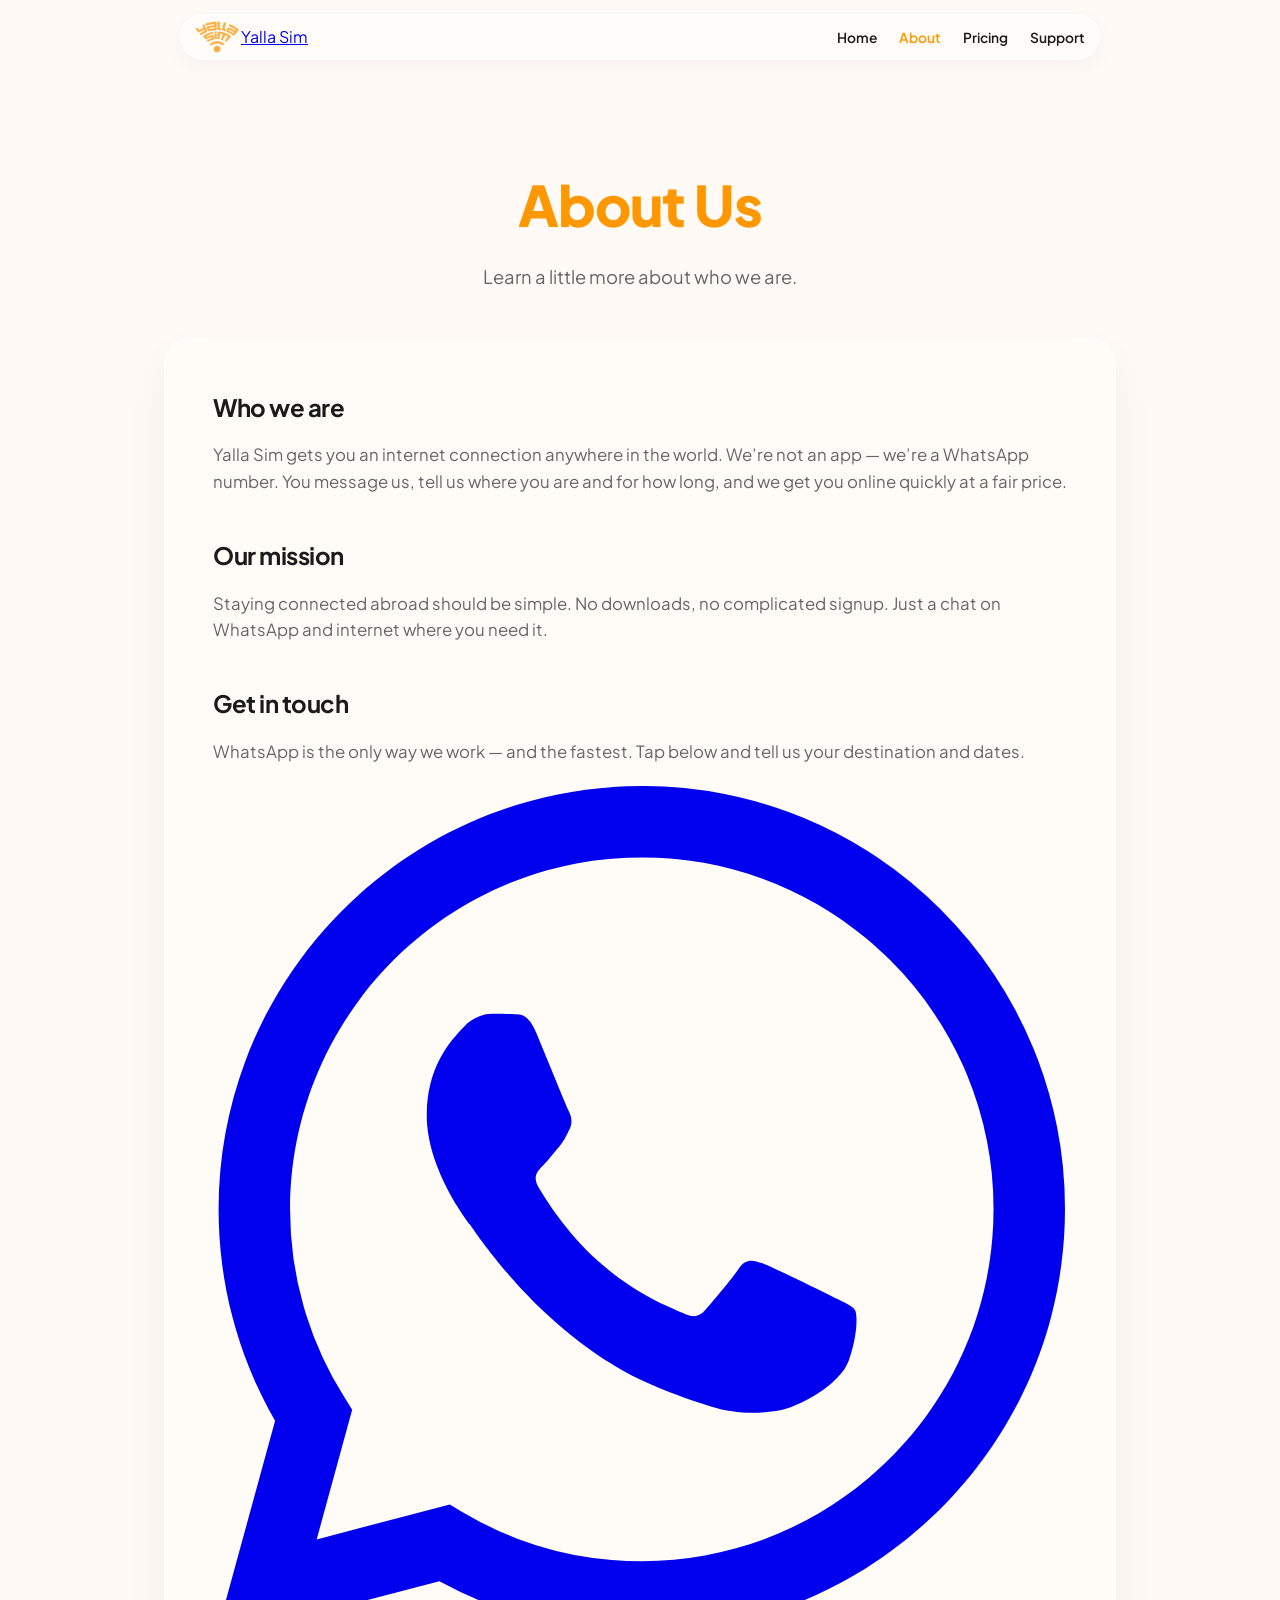
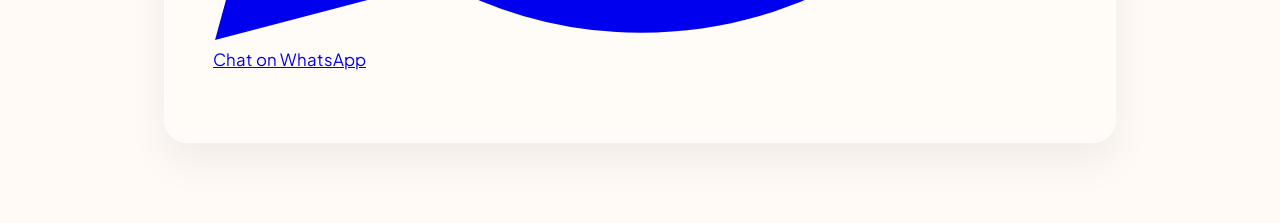
==== about.html @ 589bf1ac "Use a tight-cropped nav logo so the orange mark reads larger. The full logo asset had heavy empty pa" ====
<!DOCTYPE html>
<html lang="en">
<head>
  <meta charset="UTF-8">
  <meta name="viewport" content="width=device-width, initial-scale=1.0">
  <title>About — Yalla Sim</title>
  <link rel="preconnect" href="https://fonts.googleapis.com">
  <link rel="preconnect" href="https://fonts.gstatic.com" crossorigin>
  <link href="https://fonts.googleapis.com/css2?family=Playfair+Display:wght@500;600;700&family=Plus+Jakarta+Sans:wght@400;500;600;700&display=swap" rel="stylesheet">
  <link rel="stylesheet" href="css/style.css?v=nav5">
</head>
<body>

  <div id="page" class="page visible">
    <div class="nav-wrapper">
      <nav class="nav">
        <a href="index.html" class="nav__brand">
          <img src="assets/logo-nav.png?v=1" alt="Yalla Sim" class="nav__logo">
          Yalla Sim
        </a>
        <ul class="nav__links">
          <li><a href="index.html">Home</a></li>
          <li><a href="about.html" class="active">About</a></li>
          <li><a href="pricing.html">Pricing</a></li>
          <li><a href="support.html">Support</a></li>
        </ul>
      </nav>
    </div>

    <div class="container">
      <header class="page-header">
        <h1>About Us</h1>
        <p>Learn a little more about who we are.</p>
      </header>

      <div class="content">
        <h2>Who we are</h2>
        <p>Yalla Sim gets you an internet connection anywhere in the world. We’re not an app — we’re a WhatsApp number. You message us, tell us where you are and for how long, and we get you online quickly at a fair price.</p>

        <h2>Our mission</h2>
        <p>Staying connected abroad should be simple. No downloads, no complicated signup. Just a chat on WhatsApp and internet where you need it.</p>

        <h2>Get in touch</h2>
        <p>WhatsApp is the only way we work — and the fastest. Tap below and tell us your destination and dates.</p>
        <p style="margin-top: 20px;">
          <a data-whatsapp class="btn-whatsapp" href="https://wa.me/96550920045" target="_blank" rel="noopener noreferrer">
            <svg viewBox="0 0 24 24" fill="currentColor" xmlns="http://www.w3.org/2000/svg" aria-hidden="true">
              <path d="M17.472 14.382c-.297-.149-1.758-.867-2.03-.967-.273-.099-.471-.148-.67.15-.197.297-.767.966-.94 1.164-.173.199-.347.223-.644.075-.297-.15-1.255-.463-2.39-1.475-.883-.788-1.48-1.761-1.653-2.059-.173-.297-.018-.458.13-.606.134-.133.298-.347.446-.52.149-.174.198-.298.298-.497.099-.198.05-.371-.025-.52-.075-.149-.669-1.612-.916-2.207-.242-.579-.487-.5-.669-.51-.173-.008-.371-.01-.57-.01-.198 0-.52.074-.792.372-.272.297-1.04 1.016-1.04 2.479 0 1.462 1.065 2.875 1.213 3.074.149.198 2.096 3.2 5.077 4.487.709.306 1.262.489 1.694.625.712.227 1.36.195 1.871.118.571-.085 1.758-.719 2.006-1.413.248-.694.248-1.289.173-1.413-.074-.124-.272-.198-.57-.347m-5.421 7.403h-.004a9.87 9.87 0 01-5.031-1.378l-.361-.214-3.741.982.998-3.648-.235-.374a9.86 9.86 0 01-1.51-5.26c.001-5.45 4.436-9.884 9.888-9.884 2.64 0 5.122 1.03 6.988 2.898a9.825 9.825 0 012.893 6.994c-.003 5.45-4.435 9.884-9.881 9.884m8.413-18.297A11.815 11.815 0 0012.05 0C5.495 0 .16 5.335.157 11.892c0 2.096.547 4.142 1.588 5.945L.057 24l6.305-1.654a11.882 11.882 0 005.683 1.448h.005c6.554 0 11.89-5.335 11.893-11.893a11.821 11.821 0 00-3.48-8.413z"/>
            </svg>
            Chat on WhatsApp
          </a>
        </p>
      </div>
    </div>
  </div>

  <script src="js/config.js?v=965"></script>
  <script src="js/main.js"></script>
</body>
</html>
---- css/style.css ----
*,
*::before,
*::after {
  box-sizing: border-box;
  margin: 0;
  padding: 0;
}

:root {
  --orange: #FF9800;
  --orange-light: #FFB74D;
  --orange-bg: #FFF3E0;
  --bg: #FFFAF6; /* Creamy off-white */
  --text: #1a1a1a;
  --text-muted: #666;
  --white: #ffffff;
  
  --wa-bg: #EFEAE2;
  --wa-green: #25D366;
  --wa-teal: #128C7E;
  --wa-bubble-sent: #E7FFDB;
  --wa-bubble-recv: #FFFFFF;
  
  /* Liquid Glass Variables */
  --glass-bg: rgba(255, 255, 255, 0.4);
  --glass-border: rgba(255, 255, 255, 0.6);
  --glass-border-light: rgba(255, 255, 255, 0.9);
  --glass-shadow: 0 8px 32px 0 rgba(0, 0, 0, 0.04);
  --glass-inset: inset 0 1px 2px rgba(255, 255, 255, 0.9), inset 0 -1px 2px rgba(255, 255, 255, 0.2);
  
  --shadow-sm: 0 4px 6px -1px rgba(0, 0, 0, 0.05), 0 2px 4px -1px rgba(0, 0, 0, 0.03);
  --shadow-lg: 0 20px 40px rgba(0, 0, 0, 0.08);
  --radius-full: 9999px;
  --radius-xl: 24px;
}

html {
  scroll-behavior: smooth;
}

body {
  font-family: 'Plus Jakarta Sans', -apple-system, BlinkMacSystemFont, "Segoe UI", Roboto, Helvetica, Arial, sans-serif;
  background: var(--bg);
  color: var(--text);
  line-height: 1.6;
  min-height: 100vh;
  /* Avoid overflow-x clip/hidden on body — both clip glyph descenders (y, g, p) in WebKit/Blink */
  -webkit-font-smoothing: antialiased;
  -moz-osx-font-smoothing: grayscale;
}

/* ── Scroll reveals (opacity + translate only — no blur/filter for smooth scroll) ── */

[data-reveal] {
  --d: 0s;
  opacity: 0;
  transform: translate3d(0, 28px, 0);
  transition: none; /* instant reset when leaving view */
}

[data-reveal].is-in {
  opacity: 1;
  transform: translate3d(0, 0, 0);
  transition:
    opacity 0.75s cubic-bezier(0.16, 1, 0.3, 1),
    transform 0.75s cubic-bezier(0.16, 1, 0.3, 1);
  transition-delay: var(--d);
}

@media (prefers-reduced-motion: reduce) {
  [data-reveal] {
    opacity: 1;
    transform: none;
    transition: none !important;
  }

  .how-bubble,
  .how-chat.is-in .how-bubble {
    opacity: 1;
    transform: none;
    animation: none !important;
  }
}

/* ── Splash ── */

.splash {
  position: fixed;
  inset: 0;
  z-index: 999;
  display: flex;
  align-items: center;
  justify-content: center;
  background: var(--bg);
  transition: opacity 0.8s cubic-bezier(0.16, 1, 0.3, 1), visibility 0.8s;
}

.splash.hidden {
  opacity: 0;
  visibility: hidden;
  pointer-events: none;
}

.logo-build {
  position: relative;
  width: min(260px, 62vw);
  aspect-ratio: 1024 / 984;
}

.logo-build .logo-part {
  position: absolute;
  inset: 0;
  width: 100%;
  height: 100%;
  object-fit: contain;
  opacity: 0;
  /* Fade/scale in place — no slide, so curved layers never wipe through each other */
  transform: scale(0.94);
  transition:
    opacity 0.55s cubic-bezier(0.16, 1, 0.3, 1),
    transform 0.6s cubic-bezier(0.16, 1, 0.3, 1);
  will-change: opacity, transform;
  pointer-events: none;
}

.logo-build .logo-part.show {
  opacity: 1;
  transform: scale(1);
}

.logo-build .logo-part--dot.show {
  transition-duration: 0.5s, 0.55s;
}
.logo-build .logo-part--arc.show {
  transition-duration: 0.55s, 0.6s;
}
.logo-build .logo-part--sim.show {
  transition-duration: 0.6s, 0.65s;
}
.logo-build .logo-part--yalla.show {
  transition-duration: 0.65s, 0.7s;
}

/* ── Layout ── */

.page {
  position: relative;
  opacity: 0;
  transform: translateY(15px);
  transition: opacity 0.8s cubic-bezier(0.16, 1, 0.3, 1) 0.1s, transform 0.8s cubic-bezier(0.16, 1, 0.3, 1) 0.1s;
}

.page.visible {
  opacity: 1;
  /* none — translateY(0) still creates a containing block that clips glyph tops with body overflow-x:hidden */
  transform: none;
}

/* Orange wash — behind content, ends at the footer rule above the logo */
.page-wash {
  position: absolute;
  top: 52vh;
  left: 50%;
  bottom: 220px; /* fallback until JS pins it to the footer border */
  width: min(1400px, 130vw);
  z-index: 0;
  pointer-events: none;
  transform: translate3d(-50%, 0, 0);
  transform-origin: top center;
  border-radius: 48px 48px 0 0;
  background: linear-gradient(
    180deg,
    var(--orange-light) 0%,
    var(--orange) 28%,
    rgba(255, 152, 0, 0.72) 62%,
    rgba(255, 152, 0, 0.35) 100%
  );
  will-change: transform;
  backface-visibility: hidden;
}

.container {
  max-width: 1000px;
  margin: 0 auto;
  padding: 0 24px;
}

/* ── Nav ── */

.nav-wrapper {
  position: fixed;
  top: 0;
  left: 0;
  width: 100%;
  padding: 14px 18px;
  z-index: 100;
  display: flex;
  justify-content: center;
}

.nav {
  display: flex;
  align-items: center;
  justify-content: space-between;
  gap: 16px;
  padding: 8px 14px 8px 12px;
  width: 100%;
  max-width: 920px;
  background: rgba(255, 255, 255, 0.42);
  backdrop-filter: blur(18px) saturate(150%);
  -webkit-backdrop-filter: blur(18px) saturate(150%);
  border: 1px solid rgba(255, 255, 255, 0.55);
  border-top: 1px solid rgba(255, 255, 255, 0.8);
  border-left: 1px solid rgba(255, 255, 255, 0.8);
  border-radius: var(--radius-full);
  box-shadow: 0 6px 20px rgba(0, 0, 0, 0.04), inset 0 1px 1px rgba(255, 255, 255, 0.7);
}

.nav__brand {
  display: flex;
  align-items: center;
  height: 28px;
  overflow: visible;
}

.nav__logo {
  /* Tight-cropped mark (logo-nav.png) — size is real orange, not empty padding */
  width: 48px;
  height: auto;
  display: block;
  margin-top: -8px;
  margin-bottom: -8px;
  opacity: 0.78;
  transition: opacity 0.2s ease;
}

.nav__brand:hover .nav__logo {
  opacity: 1;
}

.nav__links {
  display: flex;
  gap: 22px;
  list-style: none;
}

.nav__links a {
  text-decoration: none;
  color: var(--text);
  font-size: 0.86rem;
  font-weight: 600;
  transition: opacity 0.2s ease;
}

.nav__links a:hover {
  opacity: 0.7;
}

.nav__short {
  display: none;
}

.nav__cta {
  display: inline-block;
  background: linear-gradient(135deg, rgba(255, 152, 0, 0.8) 0%, rgba(255, 152, 0, 0.95) 100%);
  backdrop-filter: blur(10px) saturate(150%);
  -webkit-backdrop-filter: blur(10px) saturate(150%);
  color: var(--white);
  text-decoration: none;
  font-size: 0.82rem;
  font-weight: 600;
  padding: 8px 16px;
  border-radius: var(--radius-full);
  border: 1px solid rgba(255, 255, 255, 0.4);
  box-shadow: inset 0 1px 1px rgba(255, 255, 255, 0.6), 0 3px 10px rgba(255, 152, 0, 0.18);
  transition: transform 0.2s, box-shadow 0.2s, background 0.2s;
}

.nav__cta:hover {
  background: linear-gradient(135deg, rgba(255, 152, 0, 0.9) 0%, rgba(255, 152, 0, 1) 100%);
  transform: translateY(-2px);
  box-shadow: inset 0 1px 1px rgba(255, 255, 255, 0.7), 0 6px 16px rgba(255, 152, 0, 0.3);
}

/* ── Hero ── */

.hero {
  position: relative;
  z-index: 1;
  display: flex;
  flex-direction: column;
  align-items: center;
  text-align: center;
  padding: 160px 24px 80px; 
  max-width: 1000px;
  margin: 0 auto;
  min-height: 100vh;
  justify-content: center;
}

.hero > .btn-primary {
  position: relative;
  z-index: 3;
}

.hero__title {
  font-family: 'Nunito', 'Plus Jakarta Sans', sans-serif;
  font-size: clamp(3rem, 7vw, 5.5rem);
  font-weight: 800;
  letter-spacing: -0.02em;
  line-height: 1.25;
  margin-bottom: 24px;
  padding: 0.08em 0.06em 0.22em;
  color: #FF9800;
  -webkit-font-smoothing: auto;
  -moz-osx-font-smoothing: auto;
}

.hero__subtitle {
  color: var(--text-muted);
  font-size: clamp(1rem, 2.5vw, 1.15rem);
  font-weight: 400;
  max-width: 600px;
  margin-bottom: 40px;
  line-height: 1.6;
}

.btn-primary {
  display: inline-flex;
  align-items: center;
  justify-content: center;
  background: linear-gradient(135deg, rgba(255, 152, 0, 0.8) 0%, rgba(255, 152, 0, 0.95) 100%);
  backdrop-filter: blur(12px) saturate(150%);
  -webkit-backdrop-filter: blur(12px) saturate(150%);
  color: var(--white);
  text-decoration: none;
  font-size: 1.1rem;
  font-weight: 600;
  padding: 16px 36px;
  border-radius: var(--radius-full);
  border: 1px solid rgba(255, 255, 255, 0.4);
  box-shadow: inset 0 2px 2px rgba(255, 255, 255, 0.5), 0 8px 24px rgba(255, 152, 0, 0.25);
  transition: transform 0.2s, box-shadow 0.2s;
}

.btn-primary:hover {
  transform: translateY(-2px);
  background: linear-gradient(135deg, rgba(255, 152, 0, 0.9) 0%, rgba(255, 152, 0, 1) 100%);
  box-shadow: inset 0 2px 2px rgba(255, 255, 255, 0.6), 0 12px 32px rgba(255, 152, 0, 0.35);
}

/* ── Showcase (WhatsApp Mockup) ── */

.hero__showcase {
  position: relative;
  margin-top: 80px;
  width: 100%;
  max-width: 800px;
  display: flex;
  justify-content: center;
}

.tablet-mockup,
.coverage-panel {
  position: relative;
  z-index: 1;
  width: 100%;
  max-width: 860px;
  border-radius: 32px;
  overflow: hidden;
  background: rgba(255, 252, 248, 0.92);
  backdrop-filter: blur(24px) saturate(150%);
  -webkit-backdrop-filter: blur(24px) saturate(150%);
  border: 1px solid rgba(255, 255, 255, 0.85);
  box-shadow: 0 24px 48px rgba(0, 0, 0, 0.12), inset 0 1px 0 rgba(255, 255, 255, 0.9);
  padding: clamp(20px, 3.5vw, 36px);
  display: flex;
  flex-direction: column;
  gap: clamp(14px, 2.2vw, 22px);
}

.coverage-panel__text {
  text-align: left;
  max-width: 36rem;
}

.coverage-panel__label {
  margin: 0 0 8px;
  font-size: 0.78rem;
  font-weight: 700;
  letter-spacing: 0.1em;
  text-transform: uppercase;
  color: var(--orange);
}

.coverage-panel__title {
  margin: 0;
  font-family: 'Nunito', 'Plus Jakarta Sans', sans-serif;
  font-size: clamp(1.8rem, 4.2vw, 2.75rem);
  font-weight: 800;
  letter-spacing: -0.03em;
  line-height: 1.15;
  color: var(--text);
  -webkit-font-smoothing: auto;
}

.coverage-panel__title span {
  color: var(--orange);
}

.coverage-panel__copy {
  margin: 10px 0 0;
  font-size: clamp(0.95rem, 1.7vw, 1.12rem);
  line-height: 1.5;
  color: var(--text-muted);
  font-weight: 500;
}

.coverage-panel__map-wrap {
  position: relative;
  width: 100%;
  aspect-ratio: 2.05 / 1;
  border-radius: 22px;
  background: #fff3e0;
  border: 1px solid rgba(255, 152, 0, 0.15);
  overflow: hidden;
}

.coverage-map {
  width: 100%;
  height: 100%;
  display: block;
}

.coverage-map__countries path {
  fill: #FF9800;
  fill-opacity: 0.78;
  stroke: rgba(255, 250, 246, 0.95);
  stroke-width: 0.55px;
}

.coverage-map__pin-pulse {
  transform-origin: center;
  transform-box: fill-box;
  animation: coverage-pulse 2.4s ease-out infinite;
}

.coverage-map__pin:nth-child(1) .coverage-map__pin-pulse { animation-delay: 0s; }
.coverage-map__pin:nth-child(2) .coverage-map__pin-pulse { animation-delay: 0.3s; }
.coverage-map__pin:nth-child(3) .coverage-map__pin-pulse { animation-delay: 0.6s; }
.coverage-map__pin:nth-child(4) .coverage-map__pin-pulse { animation-delay: 0.9s; }
.coverage-map__pin:nth-child(5) .coverage-map__pin-pulse { animation-delay: 1.2s; }
.coverage-map__pin:nth-child(6) .coverage-map__pin-pulse { animation-delay: 1.5s; }
.coverage-map__pin:nth-child(7) .coverage-map__pin-pulse { animation-delay: 1.8s; }

@keyframes coverage-pulse {
  0% { transform: scale(0.45); opacity: 0.85; }
  70% { transform: scale(1.85); opacity: 0; }
  100% { transform: scale(1.85); opacity: 0; }
}

.coverage-panel__regions {
  list-style: none;
  display: flex;
  flex-wrap: wrap;
  gap: 8px 18px;
  margin: 0;
  padding: 0;
}

.coverage-panel__regions li {
  font-size: 0.75rem;
  font-weight: 700;
  letter-spacing: 0.05em;
  text-transform: uppercase;
  color: var(--text-muted);
  position: relative;
  padding-left: 14px;
}

.coverage-panel__regions li::before {
  content: "";
  position: absolute;
  left: 0;
  top: 50%;
  width: 7px;
  height: 7px;
  border-radius: 50%;
  background: var(--orange);
  transform: translateY(-50%);
}

@media (max-width: 640px) {
  .coverage-panel {
    border-radius: 24px;
    padding: 18px;
  }

  .coverage-panel__map-wrap {
    aspect-ratio: 1.7 / 1;
    border-radius: 16px;
  }

  .coverage-panel__regions li {
    font-size: 0.68rem;
  }
}

.chat-input-send {
  width: 44px;
  height: 44px;
  background: var(--wa-teal);
  color: white;
  border-radius: 50%;
  display: flex;
  align-items: center;
  justify-content: center;
}


/* ── New Sections ── */

.section {
  padding: 120px 24px;
  max-width: 1200px;
  margin: 0 auto;
  text-align: center;
  position: relative;
  z-index: 1;
}

.section-title {
  font-family: 'Plus Jakarta Sans', sans-serif;
  font-size: clamp(2rem, 4vw, 3.5rem);
  font-weight: 800;
  letter-spacing: -0.03em;
  margin-bottom: 16px;
  color: var(--text);
}

.section-subtitle {
  color: var(--text-muted);
  font-size: 1.1rem;
  max-width: 600px;
  margin: 0 auto 60px;
  line-height: 1.6;
}

/* Glass Card */
.glass-card {
  background: var(--glass-bg);
  backdrop-filter: blur(24px) saturate(150%);
  -webkit-backdrop-filter: blur(24px) saturate(150%);
  border: 1px solid var(--glass-border);
  border-top: 1px solid var(--glass-border-light);
  border-left: 1px solid var(--glass-border-light);
  border-radius: 32px;
  padding: 40px;
  box-shadow: var(--glass-shadow), var(--glass-inset);
  transition: transform 0.3s ease, box-shadow 0.3s ease;
  text-align: left;
}

.glass-card:hover {
  transform: translateY(-5px);
  box-shadow: 0 32px 64px rgba(255, 152, 0, 0.1), var(--glass-inset);
}

.card-icon {
  font-size: 2.5rem;
  margin-bottom: 24px;
  background: linear-gradient(135deg, #FFB74D 0%, #FF9800 100%);
  -webkit-background-clip: text;
  -webkit-text-fill-color: transparent;
  display: inline-block;
}

.glass-card h3 {
  font-size: 1.5rem;
  font-weight: 700;
  margin-bottom: 16px;
  color: var(--text);
}

.glass-card p {
  color: var(--text-muted);
  font-size: 1rem;
  line-height: 1.6;
}


/* ── Flight Ticket Cards ── */
.features-grid {
  display: grid;
  grid-template-columns: repeat(auto-fit, minmax(320px, 1fr));
  gap: 32px;
  margin-top: 40px;
}

.flight-ticket {
  position: relative;
  background: #fdfdfd; /* Off-white paper look */
  border-radius: 12px;
  box-shadow: 0 20px 40px rgba(0,0,0,0.08);
  display: flex;
  flex-direction: column;
  overflow: hidden;
  color: #1a1a1a;
  transition: transform 0.3s ease, box-shadow 0.3s ease;
  
  --cutout-y: 110px;
  --cutout-r: 16px;
  -webkit-mask-image: radial-gradient(circle at 0 var(--cutout-y), transparent var(--cutout-r), black calc(var(--cutout-r) + 0.5px)),
                      radial-gradient(circle at 100% var(--cutout-y), transparent var(--cutout-r), black calc(var(--cutout-r) + 0.5px));
  -webkit-mask-composite: source-in;
  mask-image: radial-gradient(circle at 0 var(--cutout-y), transparent var(--cutout-r), black calc(var(--cutout-r) + 0.5px)),
              radial-gradient(circle at 100% var(--cutout-y), transparent var(--cutout-r), black calc(var(--cutout-r) + 0.5px));
  mask-composite: intersect;
  text-align: left;
}

.flight-ticket:hover {
  transform: translateY(-8px);
  box-shadow: 0 30px 60px rgba(255, 152, 0, 0.15);
}

/* Orange side bands */
.flight-ticket::before,
.flight-ticket::after {
  content: '';
  position: absolute;
  top: 0; bottom: 0;
  width: 16px;
  background: var(--orange);
  z-index: 0;
}
.flight-ticket::before { left: 0; }
.flight-ticket::after { right: 0; }

.ticket-content {
  position: relative;
  z-index: 1;
  padding: 0 16px; /* space for bands */
  display: flex;
  flex-direction: column;
  flex: 1;
}

/* Top Stub */
.ticket-stub {
  height: var(--cutout-y);
  padding: 20px 16px 16px;
  display: flex;
  flex-direction: column;
}

.ticket-barcode-top {
  text-align: center;
  font-family: monospace;
  font-size: 1.2rem; /* Reduced to fit better */
  letter-spacing: 2px;
  line-height: 1;
  font-weight: 800;
  margin-bottom: 12px;
  white-space: nowrap;
  overflow: hidden;
}

.ticket-stub-row {
  display: flex;
  justify-content: space-between;
  align-items: flex-start;
  font-family: monospace;
  font-size: 0.6rem; /* Slightly smaller */
  font-weight: 600;
  color: #1a1a1a;
}

.ticket-checklist {
  list-style: none;
  padding: 0;
  margin: 0;
  line-height: 1.4;
}

.ticket-checklist li:first-child {
  margin-bottom: 4px;
  font-weight: 800;
}

.ticket-quote {
  text-align: right;
  max-width: 90px; /* Tighter constraints */
  text-transform: uppercase;
  opacity: 0.8;
  font-weight: 800;
  line-height: 1.2;
  display: flex;
  flex-direction: column;
  align-items: flex-end;
  gap: 8px;
}

.ticket-divider {
  height: 0;
  border-top: 2px dashed rgba(0,0,0,0.2);
  margin: 0;
  position: relative;
}

/* Main Body */
.ticket-main {
  padding: 24px 16px 32px;
  display: flex;
  flex-direction: column;
  flex: 1;
}

.ticket-main-header {
  display: flex;
  justify-content: space-between;
  align-items: center;
  margin-bottom: 32px;
}

.ticket-city {
  background: #1a1a1a;
  color: white;
  font-size: 2.2rem;
  font-weight: 800;
  padding: 4px 12px;
  line-height: 1;
  letter-spacing: 1px;
}

.ticket-flight-info {
  text-align: right;
  font-family: monospace;
  font-size: 0.75rem;
  font-weight: 700;
  color: #1a1a1a;
}

.ticket-flight-info span {
  display: block;
  font-size: 1.5rem;
  margin-bottom: 4px;
}

.ticket-main-body {
  display: flex;
  gap: 32px;
  margin-bottom: 24px;
  flex: 1;
}

.ticket-vertical {
  writing-mode: vertical-rl;
  transform: rotate(180deg);
  font-size: 1.7rem; /* Reduced to ensure it doesn't crash into details */
  font-weight: 800;
  text-transform: uppercase;
  letter-spacing: 1px;
  color: #1a1a1a;
  text-align: left;
  margin: 0;
  line-height: 1;
}

.ticket-details {
  flex: 1;
  display: grid;
  grid-template-columns: 1fr 1fr;
  gap: 12px 8px; /* Slightly reduced vertical gap */
  align-content: center;
}

.ticket-detail-item span {
  display: block;
  font-family: monospace;
  font-size: 0.65rem;
  text-transform: uppercase;
  color: #666;
  margin-bottom: 2px;
}

.ticket-detail-item strong {
  display: block;
  font-family: monospace;
  font-size: 0.9rem;
  font-weight: 700;
  color: #000;
}

.ticket-desc {
  font-size: 0.75rem; /* Slightly smaller to give more breathing room */
  color: #444;
  line-height: 1.5;
  margin-bottom: 24px;
  font-family: monospace;
  text-transform: uppercase;
}

.ticket-barcode-bottom {
  text-align: center;
  font-family: monospace;
  font-size: 1.5rem; /* Reduced from 1.8rem to prevent overflow */
  letter-spacing: 2px; /* Reduced tracking */
  line-height: 1;
  font-weight: 800;
  opacity: 0.8;
  margin-top: auto;
  white-space: nowrap; /* Prevent wrapping */
  overflow: hidden; /* Hide excess if the container gets too small */
}

/* ── How it works ── */

.how {
  max-width: 1100px;
}

.how-stage {
  display: grid;
  grid-template-columns: minmax(280px, 380px) 1fr;
  gap: 48px;
  align-items: center;
  text-align: left;
  margin-top: 8px;
}

.how-chat {
  background: #efeae2;
  border-radius: 28px;
  overflow: hidden;
  box-shadow: 0 24px 48px rgba(0, 0, 0, 0.08);
  border: 1px solid rgba(0, 0, 0, 0.04);
}

.how-chat__bar {
  display: flex;
  align-items: center;
  gap: 12px;
  padding: 14px 18px;
  background: rgba(255, 255, 255, 0.72);
  border-bottom: 1px solid rgba(0, 0, 0, 0.06);
}

.how-chat__avatar {
  width: 40px;
  height: 40px;
  border-radius: 50%;
  object-fit: contain;
  padding: 5px;
  background: #FFF6EC;
  border: 1px solid rgba(255, 152, 0, 0.2);
  flex-shrink: 0;
}

.how-chat__who {
  display: flex;
  flex-direction: column;
  line-height: 1.2;
}

.how-chat__who strong {
  font-size: 0.95rem;
  font-weight: 700;
  color: var(--text);
}

.how-chat__who span {
  font-size: 0.75rem;
  color: var(--text-muted);
}

.how-chat__thread {
  display: flex;
  flex-direction: column;
  gap: 10px;
  padding: 20px 16px 24px;
  min-height: 280px;
}

.how-bubble {
  max-width: 85%;
  padding: 12px 14px;
  border-radius: 16px;
  font-size: 0.92rem;
  line-height: 1.45;
  color: var(--text);
  opacity: 0;
  transform: translate3d(0, 12px, 0) scale(0.98);
}

.how-chat.is-in .how-bubble {
  animation: how-bubble-in 0.65s cubic-bezier(0.16, 1, 0.3, 1) both;
}

.how-bubble--out {
  align-self: flex-end;
  background: #dcf8c6;
  border-bottom-right-radius: 4px;
}

.how-bubble--in {
  align-self: flex-start;
  background: #fff;
  border-bottom-left-radius: 4px;
  box-shadow: 0 1px 2px rgba(0, 0, 0, 0.04);
}

.how-bubble--final {
  background: #fff;
  border: 1px solid rgba(255, 152, 0, 0.35);
  box-shadow: 0 8px 20px rgba(255, 152, 0, 0.12);
}

.how-chat.is-in .how-bubble:nth-child(1) { animation-delay: 0.12s; }
.how-chat.is-in .how-bubble:nth-child(2) { animation-delay: 0.28s; }
.how-chat.is-in .how-bubble:nth-child(3) { animation-delay: 0.44s; }
.how-chat.is-in .how-bubble:nth-child(4) { animation-delay: 0.6s; }

@keyframes how-bubble-in {
  from {
    opacity: 0;
    transform: translate3d(0, 12px, 0) scale(0.98);
  }
  to {
    opacity: 1;
    transform: translate3d(0, 0, 0) scale(1);
  }
}

.how-steps {
  list-style: none;
  display: flex;
  flex-direction: column;
  gap: 0;
  margin: 0;
  padding: 8px 28px;
  background: rgba(255, 255, 255, 0.55);
  backdrop-filter: blur(16px);
  -webkit-backdrop-filter: blur(16px);
  border-radius: 28px;
  border: 1px solid rgba(255, 255, 255, 0.7);
  box-shadow: 0 12px 32px rgba(0, 0, 0, 0.06);
}

.how-step {
  display: grid;
  grid-template-columns: 56px 1fr;
  gap: 16px;
  padding: 22px 0;
  border-bottom: 1px solid rgba(0, 0, 0, 0.08);
  transition: transform 0.25s ease;
}

.how-step:last-child {
  border-bottom: none;
}

.how-step:hover {
  transform: translateX(4px);
}

.how-step__index {
  font-family: 'Plus Jakarta Sans', sans-serif;
  font-size: 1.35rem;
  font-weight: 800;
  letter-spacing: -0.03em;
  color: #e65100;
  line-height: 1.2;
}

.how-step__body h3 {
  font-size: 1.2rem;
  font-weight: 700;
  margin-bottom: 6px;
  color: #1a1a1a;
  letter-spacing: -0.02em;
}

.how-step__body p {
  color: #4a4a4a;
  font-size: 0.98rem;
  line-height: 1.55;
  margin: 0;
  max-width: 42ch;
}

.how__cta {
  margin-top: 40px;
  background: #ffffff;
  color: var(--orange);
  border: 1px solid rgba(255, 152, 0, 0.35);
  box-shadow: 0 8px 24px rgba(0, 0, 0, 0.06);
}

.how__cta:hover {
  background: #ffffff;
  color: #e68900;
  border-color: rgba(255, 152, 0, 0.55);
  box-shadow: 0 12px 28px rgba(255, 152, 0, 0.15);
}

@media (max-width: 860px) {
  .how-stage {
    grid-template-columns: 1fr;
    gap: 32px;
  }

  .how-chat {
    max-width: 420px;
    margin: 0 auto;
  }
}

/* ── Partners (legacy) ── */
.partners {
  padding: 60px 24px;
  text-align: center;
  border-bottom: 1px solid rgba(0,0,0,0.05);
}

.partners span {
  display: block;
  font-size: 0.9rem;
  color: var(--text-muted);
  margin-bottom: 24px;
  text-transform: uppercase;
  letter-spacing: 0.05em;
  font-weight: 600;
}

.partners-logos {
  display: flex;
  justify-content: center;
  align-items: center;
  gap: 60px;
  flex-wrap: wrap;
}

.partners-logos img {
  height: 30px;
  opacity: 0.6;
  filter: grayscale(100%);
  transition: opacity 0.3s, filter 0.3s;
}

.partners-logos img:hover {
  opacity: 1;
  filter: grayscale(0%);
}

.partners-logos strong {
  font-size: 1.5rem;
  color: #888;
  font-weight: 700;
  transition: color 0.3s;
  cursor: default;
}

.partners-logos strong:hover {
  color: var(--orange);
}

/* ── Footer ── */
.footer {
  position: relative;
  z-index: 1;
  padding: 80px 24px 40px;
  text-align: center;
  border-top: 1px solid rgba(0,0,0,0.05);
  margin-top: 80px;
}

.footer__logo {
  display: block;
  height: 128px;
  width: auto;
  margin: 0 auto 28px;
}

.footer p {
  color: var(--text-muted);
  font-size: 0.9rem;
}

/* ── Inner pages ── */

.page-header {
  padding: 160px 24px 48px;
  text-align: center;
}

.page-header h1 {
  font-family: 'Nunito', 'Plus Jakarta Sans', sans-serif;
  font-size: clamp(2.4rem, 5vw, 3.5rem);
  font-weight: 800;
  letter-spacing: -0.02em;
  margin-bottom: 12px;
  color: var(--orange);
  -webkit-font-smoothing: auto;
}

.page-header p {
  color: var(--text-muted);
  font-size: 1.15rem;
}

.content {
  background: rgba(255, 252, 248, 0.92);
  backdrop-filter: blur(24px) saturate(150%);
  -webkit-backdrop-filter: blur(24px) saturate(150%);
  border-radius: var(--radius-xl);
  border: 1px solid rgba(255, 255, 255, 0.85);
  box-shadow: 0 20px 40px rgba(0, 0, 0, 0.06);
  padding: 48px;
  margin-bottom: 80px;
}

.content h2 {
  font-size: 1.5rem;
  font-weight: 700;
  letter-spacing: -0.02em;
  margin: 40px 0 16px;
  color: var(--text);
}

.content h2:first-child {
  margin-top: 0;
}

.content p {
  color: var(--text-muted);
  margin-bottom: 20px;
  font-size: 1.05rem;
}

.content ul {
  color: var(--text-muted);
  padding-left: 24px;
  margin-bottom: 24px;
  font-size: 1.05rem;
}

.content li {
  margin-bottom: 8px;
}

/* ── Support page ── */

.support {
  max-width: 1100px;
  margin: 0 auto;
  padding: 140px 24px 40px;
}

.support__header {
  text-align: center;
  max-width: 640px;
  margin: 0 auto 48px;
}

.support__eyebrow {
  margin: 0 0 10px;
  font-size: 0.78rem;
  font-weight: 700;
  letter-spacing: 0.1em;
  text-transform: uppercase;
  color: var(--orange);
}

.support__title {
  margin: 0;
  font-family: 'Nunito', 'Plus Jakarta Sans', sans-serif;
  font-size: clamp(2.2rem, 5vw, 3.4rem);
  font-weight: 800;
  letter-spacing: -0.02em;
  line-height: 1.15;
  color: var(--orange);
  -webkit-font-smoothing: auto;
}

.support__subtitle {
  margin: 14px auto 0;
  color: var(--text-muted);
  font-size: 1.1rem;
  line-height: 1.6;
  max-width: 34rem;
}

.support__layout {
  display: grid;
  grid-template-columns: minmax(0, 1.4fr) minmax(260px, 0.8fr);
  gap: 28px;
  align-items: start;
}

.support__faqs {
  background: rgba(255, 252, 248, 0.92);
  border: 1px solid rgba(255, 255, 255, 0.85);
  border-radius: 28px;
  box-shadow: 0 20px 40px rgba(0, 0, 0, 0.05);
  padding: 28px 28px 12px;
}

.support__section-title {
  margin: 0 0 8px;
  font-size: 0.78rem;
  font-weight: 700;
  letter-spacing: 0.1em;
  text-transform: uppercase;
  color: var(--orange);
}

.faq-item {
  border-bottom: 1px solid rgba(255, 152, 0, 0.12);
  padding: 18px 0;
}

.faq-item:last-of-type {
  border-bottom: none;
}

.faq-item summary {
  font-weight: 650;
  font-size: 1.05rem;
  cursor: pointer;
  list-style: none;
  display: flex;
  justify-content: space-between;
  align-items: center;
  gap: 16px;
  color: var(--text);
  transition: color 0.2s ease;
}

.faq-item summary:hover {
  color: var(--orange);
}

.faq-item summary::-webkit-details-marker {
  display: none;
}

.faq-item summary::after {
  content: "+";
  flex-shrink: 0;
  width: 28px;
  height: 28px;
  border-radius: 50%;
  display: inline-flex;
  align-items: center;
  justify-content: center;
  font-size: 1.1rem;
  font-weight: 600;
  color: var(--orange);
  background: rgba(255, 152, 0, 0.1);
  transition: transform 0.2s ease, background 0.2s ease;
}

.faq-item[open] summary::after {
  content: "–";
  background: rgba(255, 152, 0, 0.18);
}

.faq-item p {
  margin-top: 12px;
  margin-bottom: 4px;
  color: var(--text-muted);
  line-height: 1.6;
  font-size: 0.98rem;
}

.support__card {
  position: sticky;
  top: 110px;
  background: rgba(255, 252, 248, 0.95);
  border: 1px solid rgba(255, 255, 255, 0.9);
  border-radius: 28px;
  box-shadow: 0 20px 40px rgba(0, 0, 0, 0.06);
  padding: 28px;
  text-align: left;
}

.support__card-label {
  margin: 0 0 8px;
  font-size: 0.72rem;
  font-weight: 700;
  letter-spacing: 0.1em;
  text-transform: uppercase;
  color: var(--orange);
}

.support__card-title {
  margin: 0;
  font-family: 'Nunito', 'Plus Jakarta Sans', sans-serif;
  font-size: 1.6rem;
  font-weight: 800;
  letter-spacing: -0.02em;
  line-height: 1.2;
  color: var(--text);
}

.support__card-copy {
  margin: 12px 0 24px;
  color: var(--text-muted);
  line-height: 1.55;
  font-size: 0.98rem;
}

.support__card-cta {
  width: 100%;
}

.support__card-link {
  display: block;
  margin-top: 16px;
  text-align: center;
  color: var(--orange);
  font-weight: 600;
  font-size: 0.95rem;
  text-decoration: none;
}

.support__card-link:hover {
  text-decoration: underline;
}

.support-cta {
  text-align: center;
  margin-top: 48px;
  padding-top: 48px;
  border-top: 1px solid rgba(255, 152, 0, 0.12);
}

.support-cta p {
  margin-bottom: 24px;
}

@media (max-width: 900px) {
  .support__layout {
    grid-template-columns: 1fr;
  }

  .support__card {
    position: static;
  }
}

/* ── Pricing page ── */

.pricing {
  max-width: 1200px;
  margin: 0 auto;
  padding: 140px 24px 80px;
}

.pricing__title {
  font-family: 'Nunito', 'Plus Jakarta Sans', sans-serif;
  font-size: clamp(2.4rem, 5vw, 4rem);
  font-weight: 800;
  letter-spacing: -0.02em;
  margin-bottom: 16px;
  color: #FF9800;
  display: flex;
  flex-direction: column;
  align-items: center;
  gap: 0.2em;
  overflow: visible;
  /* Grayscale antialiasing eats Nunito’s thin descender tips and makes y/p look chopped */
  -webkit-font-smoothing: auto;
  -moz-osx-font-smoothing: auto;
}

.pricing__title span {
  display: block;
  padding: 0.15em 0.12em 0.4em;
  line-height: normal;
  overflow: visible;
}

.pricing__header {
  text-align: center;
  max-width: 700px;
  margin: 0 auto 48px;
  overflow: visible;
}

.pricing__subtitle {
  color: var(--text-muted);
  font-size: 1.1rem;
  line-height: 1.6;
}

.pricing__layout {
  display: grid;
  grid-template-columns: minmax(280px, 360px) 1fr;
  gap: 32px;
  align-items: start;
}

.pricing__panel {
  position: sticky;
  top: 110px;
  display: flex;
  flex-direction: column;
  gap: 20px;
}

.pricing-field {
  display: flex;
  flex-direction: column;
  gap: 8px;
}

.pricing-field__label {
  font-size: 0.8rem;
  font-weight: 700;
  text-transform: uppercase;
  letter-spacing: 0.06em;
  color: var(--text-muted);
}

.pricing-field__label strong {
  color: var(--orange);
  font-size: 1rem;
  margin-left: 6px;
}

.pricing-input {
  width: 100%;
  padding: 14px 16px;
  border-radius: 14px;
  border: 1px solid rgba(0, 0, 0, 0.08);
  background: rgba(255, 255, 255, 0.85);
  font-family: inherit;
  font-size: 1rem;
  color: var(--text);
  outline: none;
  transition: border-color 0.2s, box-shadow 0.2s;
}

.pricing-input:focus {
  border-color: var(--orange);
  box-shadow: 0 0 0 3px rgba(255, 152, 0, 0.2);
}

.pricing-select {
  cursor: pointer;
  appearance: none;
  background-image: url("data:image/svg+xml,%3Csvg xmlns='http://www.w3.org/2000/svg' width='12' height='8' viewBox='0 0 12 8'%3E%3Cpath fill='%23666' d='M1 1l5 5 5-5'/%3E%3C/svg%3E");
  background-repeat: no-repeat;
  background-position: right 16px center;
  padding-right: 40px;
}

.pricing-range {
  width: 100%;
  accent-color: var(--orange);
  cursor: pointer;
}

.pricing-range-hints {
  display: flex;
  justify-content: space-between;
  font-size: 0.75rem;
  color: var(--text-muted);
}

.pricing-quote {
  background: rgba(255, 152, 0, 0.08);
  border-radius: 20px;
  padding: 24px;
  text-align: center;
}

.pricing-quote__label {
  font-size: 0.95rem;
  color: var(--text-muted);
  margin-bottom: 8px;
}

.pricing-quote__price {
  font-size: clamp(2.4rem, 5vw, 3.2rem);
  font-weight: 800;
  letter-spacing: -0.03em;
  color: var(--text);
  line-height: 1.1;
  margin-bottom: 6px;
}

.pricing-quote__rate {
  font-size: 0.9rem;
  color: var(--text-muted);
  margin-bottom: 12px;
}

.pricing-quote__note {
  font-size: 0.75rem;
  color: var(--text-muted);
  opacity: 0.85;
}

.pricing-cta {
  width: 100%;
  text-align: center;
}

.pricing-cta.is-disabled {
  opacity: 0.45;
  pointer-events: none;
  transform: none;
}

.pricing__map-wrap {
  min-width: 0;
}

.pricing__map-card {
  background: var(--glass-bg);
  backdrop-filter: blur(24px) saturate(150%);
  -webkit-backdrop-filter: blur(24px) saturate(150%);
  border: 1px solid var(--glass-border);
  border-radius: 32px;
  padding: 20px;
  box-shadow: var(--glass-shadow), var(--glass-inset);
  overflow: hidden;
}

.pricing__map-label {
  font-size: 0.8rem;
  font-weight: 700;
  text-transform: uppercase;
  letter-spacing: 0.06em;
  color: var(--text-muted);
  margin-bottom: 12px;
  text-align: center;
}

.world-map {
  width: 100%;
  height: auto;
  display: block;
  background: radial-gradient(circle at 50% 40%, #fff7ed 0%, #f5f0ea 70%);
  border-radius: 20px;
}

.country-path {
  fill: #e8dfd4;
  stroke: #fffaf6;
  stroke-width: 0.6;
  cursor: pointer;
  transition: fill 0.2s ease;
}

.country-path:hover {
  fill: #ffcc80;
}

.country-path.is-selected {
  fill: var(--orange);
  stroke: #fff;
  stroke-width: 1;
}

.map-fallback {
  padding: 48px 24px;
  text-align: center;
  color: var(--text-muted);
}

.nav__links a.active {
  color: var(--orange);
}

@media (max-width: 960px) {
  .pricing__layout {
    grid-template-columns: 1fr;
  }

  .pricing__panel {
    position: static;
  }
}

@media (max-width: 768px) {
  .nav-wrapper {
    padding: 8px 10px;
  }

  .nav {
    flex-wrap: wrap;
    align-items: center;
    gap: 4px 8px;
    padding: 6px 8px;
    border-radius: 20px;
  }

  .nav__brand {
    height: 22px;
  }

  .nav__logo {
    width: 42px;
    margin-top: -8px;
    margin-bottom: -8px;
    opacity: 0.72;
  }

  .footer__logo {
    height: 112px;
  }

  .nav__cta {
    padding: 6px 11px;
    font-size: 0.72rem;
  }

  .nav__links {
    display: flex;
    order: 3;
    width: 100%;
    justify-content: space-between;
    gap: 2px;
    margin: 0;
    padding: 4px 2px 0;
    border-top: 1px solid rgba(0, 0, 0, 0.05);
  }

  .nav__links a {
    font-size: 0.68rem;
    font-weight: 600;
    letter-spacing: -0.01em;
    white-space: nowrap;
  }

  .nav__full {
    display: none;
  }

  .nav__short {
    display: inline;
  }

  .hero {
    padding-top: 108px;
  }

  .content {
    padding: 32px 24px;
  }

  .page-wash {
    width: 100vw;
    border-radius: 28px 28px 0 0;
  }

  .pricing {
    padding-top: 110px;
  }
}
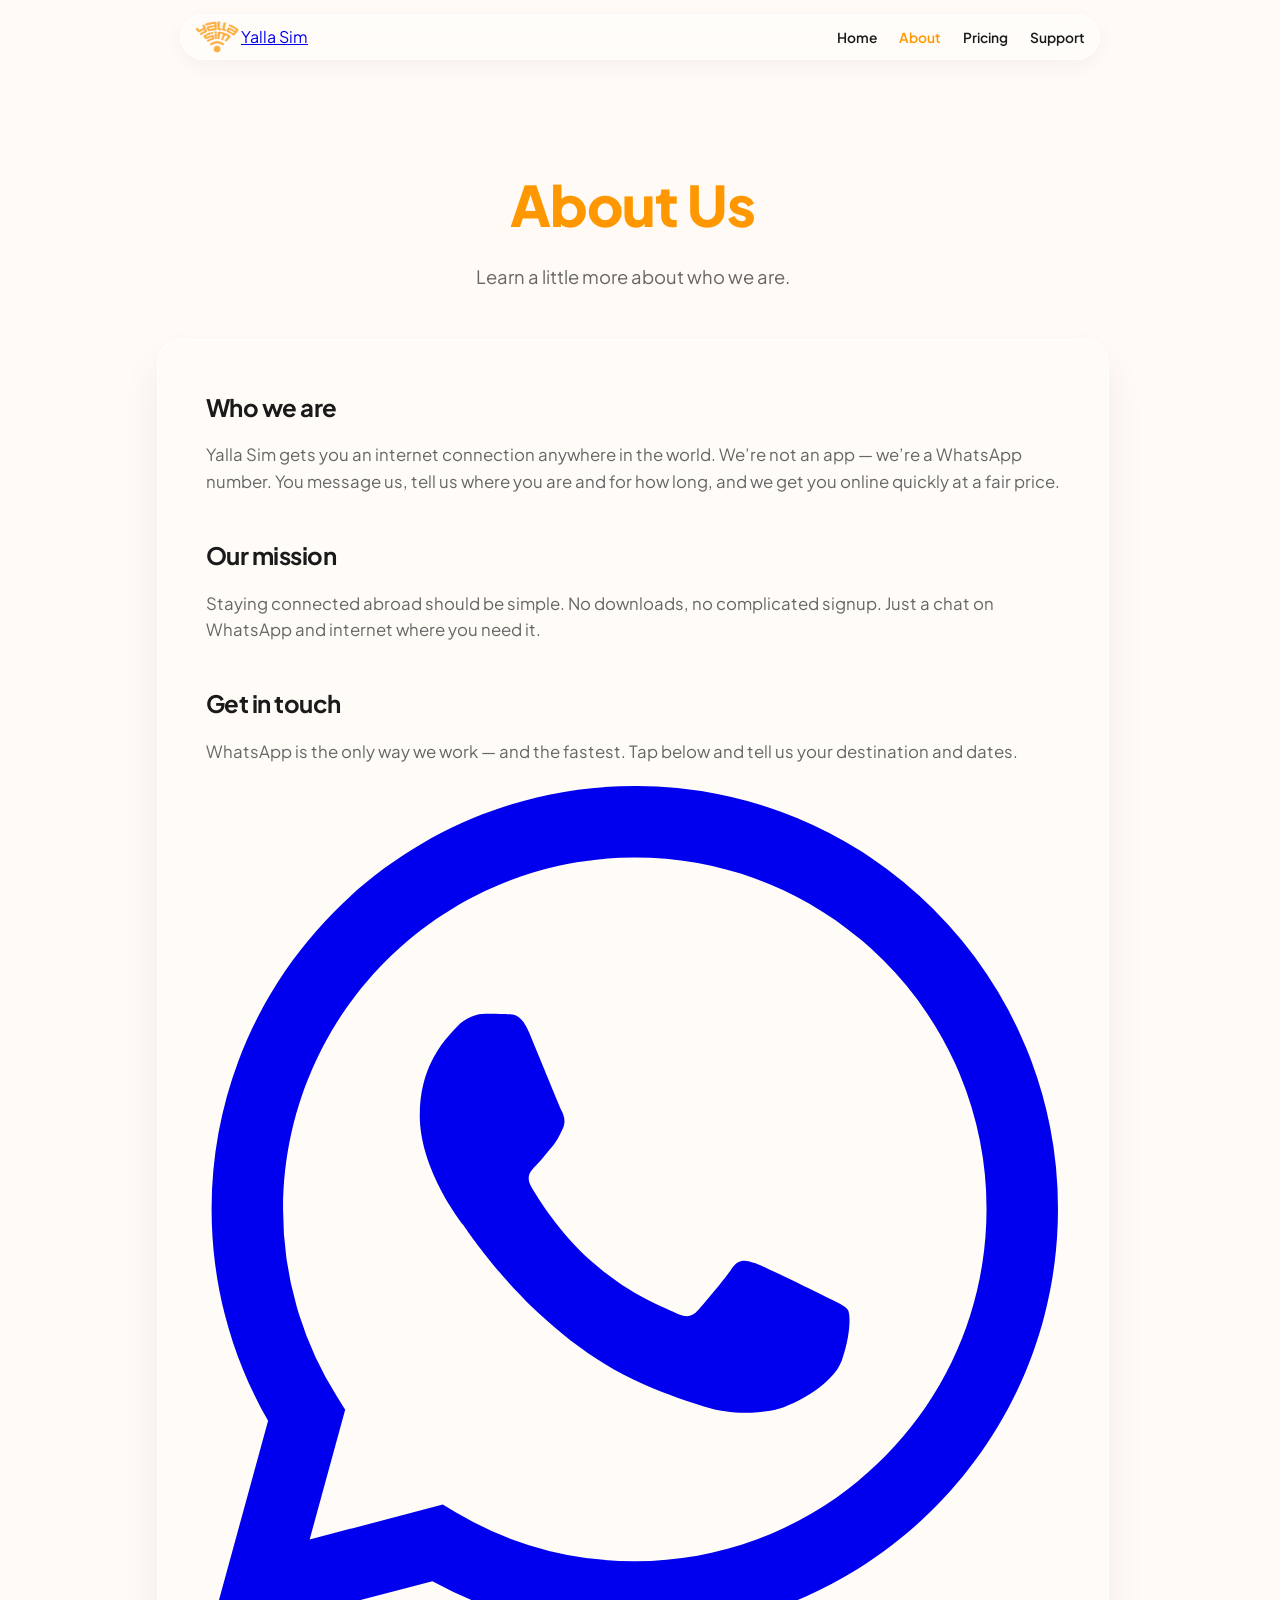
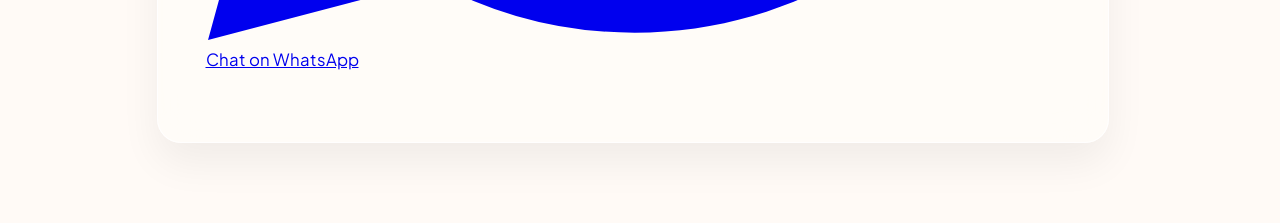
==== commit 698c2567: "Fix mobile scroll jank, centering, and orange wash at the footer. One-shot reveals and CSS-masked wa" ====
--- a/about.html
+++ b/about.html
@@ -7,7 +7,7 @@
   <link rel="preconnect" href="https://fonts.googleapis.com">
   <link rel="preconnect" href="https://fonts.gstatic.com" crossorigin>
   <link href="https://fonts.googleapis.com/css2?family=Playfair+Display:wght@500;600;700&family=Plus+Jakarta+Sans:wght@400;500;600;700&display=swap" rel="stylesheet">
-  <link rel="stylesheet" href="css/style.css?v=nav5">
+  <link rel="stylesheet" href="css/style.css?v=smooth1">
 </head>
 <body>
 
@@ -55,6 +55,6 @@
   </div>
 
   <script src="js/config.js?v=965"></script>
-  <script src="js/main.js"></script>
+  <script src="js/main.js?v=smooth1"></script>
 </body>
 </html>
--- a/css/style.css
+++ b/css/style.css
@@ -36,6 +36,11 @@
 
 html {
   scroll-behavior: smooth;
+  width: 100%;
+  max-width: 100%;
+  overflow-x: hidden;
+  /* Keep layout width equal for fixed nav + in-flow content (avoids slight left shift) */
+  scrollbar-gutter: stable;
 }
 
 body {
@@ -44,26 +49,30 @@
   color: var(--text);
   line-height: 1.6;
   min-height: 100vh;
-  /* Avoid overflow-x clip/hidden on body — both clip glyph descenders (y, g, p) in WebKit/Blink */
+  width: 100%;
+  max-width: 100%;
+  margin: 0 auto;
+  overflow-x: hidden;
+  overscroll-behavior-x: none;
+  touch-action: pan-y;
   -webkit-font-smoothing: antialiased;
   -moz-osx-font-smoothing: grayscale;
 }
 
-/* ── Scroll reveals (opacity + translate only — no blur/filter for smooth scroll) ── */
+/* ── Scroll reveals (one-shot — never reset on scroll-out; that kills momentum) ── */
 
 [data-reveal] {
   --d: 0s;
   opacity: 0;
-  transform: translate3d(0, 28px, 0);
-  transition: none; /* instant reset when leaving view */
+  transform: translate3d(0, 16px, 0);
 }
 
 [data-reveal].is-in {
   opacity: 1;
   transform: translate3d(0, 0, 0);
   transition:
-    opacity 0.75s cubic-bezier(0.16, 1, 0.3, 1),
-    transform 0.75s cubic-bezier(0.16, 1, 0.3, 1);
+    opacity 0.55s cubic-bezier(0.16, 1, 0.3, 1),
+    transform 0.55s cubic-bezier(0.16, 1, 0.3, 1);
   transition-delay: var(--d);
 }
 
@@ -80,6 +89,11 @@
     transform: none;
     animation: none !important;
   }
+
+  .coverage-map__pin-pulse {
+    animation: none;
+    opacity: 0.35;
+  }
 }
 
 /* ── Splash ── */
@@ -103,42 +117,95 @@
 
 .logo-build {
   position: relative;
-  width: min(260px, 62vw);
+  width: min(280px, 68vw);
   aspect-ratio: 1024 / 984;
 }
 
-.logo-build .logo-part {
-  position: absolute;
-  inset: 0;
+.logo-build__mark {
+  display: block;
   width: 100%;
   height: 100%;
   object-fit: contain;
+  pointer-events: none;
   opacity: 0;
-  /* Fade/scale in place — no slide, so curved layers never wipe through each other */
-  transform: scale(0.94);
-  transition:
-    opacity 0.55s cubic-bezier(0.16, 1, 0.3, 1),
-    transform 0.6s cubic-bezier(0.16, 1, 0.3, 1);
-  will-change: opacity, transform;
-  pointer-events: none;
-}
-
-.logo-build .logo-part.show {
-  opacity: 1;
-  transform: scale(1);
-}
-
-.logo-build .logo-part--dot.show {
-  transition-duration: 0.5s, 0.55s;
-}
-.logo-build .logo-part--arc.show {
-  transition-duration: 0.55s, 0.6s;
-}
-.logo-build .logo-part--sim.show {
-  transition-duration: 0.6s, 0.65s;
-}
-.logo-build .logo-part--yalla.show {
-  transition-duration: 0.65s, 0.7s;
+  transform: scale(0.92);
+  /* Expand from the Wi‑Fi origin (bottom of the arcs) — not a blocky crop */
+  -webkit-mask-image: radial-gradient(
+    circle at 50% 66%,
+    #000 0%,
+    #000 42%,
+    transparent 70%
+  );
+  mask-image: radial-gradient(
+    circle at 50% 66%,
+    #000 0%,
+    #000 42%,
+    transparent 70%
+  );
+  -webkit-mask-repeat: no-repeat;
+  mask-repeat: no-repeat;
+  -webkit-mask-position: 50% 66%;
+  mask-position: 50% 66%;
+  -webkit-mask-size: 0% 0%;
+  mask-size: 0% 0%;
+  will-change: mask-size, -webkit-mask-size, opacity, transform;
+}
+
+.logo-build.is-charging .logo-build__mark {
+  animation:
+    wifi-charge-mask 2.4s cubic-bezier(0.22, 1, 0.36, 1) forwards,
+    wifi-charge-soft 2.4s cubic-bezier(0.22, 1, 0.36, 1) forwards;
+}
+
+@keyframes wifi-charge-mask {
+  0% {
+    -webkit-mask-size: 0% 0%;
+    mask-size: 0% 0%;
+  }
+  /* Dot */
+  18% {
+    -webkit-mask-size: 14% 14%;
+    mask-size: 14% 14%;
+  }
+  /* First arc */
+  38% {
+    -webkit-mask-size: 32% 32%;
+    mask-size: 32% 32%;
+  }
+  /* Outer arcs / SIM */
+  62% {
+    -webkit-mask-size: 58% 58%;
+    mask-size: 58% 58%;
+  }
+  /* Full mark including yalla */
+  100% {
+    -webkit-mask-size: 160% 160%;
+    mask-size: 160% 160%;
+  }
+}
+
+@keyframes wifi-charge-soft {
+  0% {
+    opacity: 0;
+    transform: scale(0.9);
+  }
+  12% {
+    opacity: 1;
+  }
+  100% {
+    opacity: 1;
+    transform: scale(1);
+  }
+}
+
+@media (prefers-reduced-motion: reduce) {
+  .logo-build.is-charging .logo-build__mark {
+    animation: none;
+    opacity: 1;
+    transform: none;
+    -webkit-mask-size: 200% 200%;
+    mask-size: 200% 200%;
+  }
 }
 
 /* ── Layout ── */
@@ -146,27 +213,30 @@
 .page {
   position: relative;
   opacity: 0;
-  transform: translateY(15px);
-  transition: opacity 0.8s cubic-bezier(0.16, 1, 0.3, 1) 0.1s, transform 0.8s cubic-bezier(0.16, 1, 0.3, 1) 0.1s;
+  transition: opacity 0.8s cubic-bezier(0.16, 1, 0.3, 1) 0.1s;
+  overflow-x: hidden;
+  width: 100%;
+  max-width: 100%;
+  margin-inline: auto;
 }
 
 .page.visible {
   opacity: 1;
-  /* none — translateY(0) still creates a containing block that clips glyph tops with body overflow-x:hidden */
-  transform: none;
-}
-
-/* Orange wash — behind content, ends at the footer rule above the logo */
+}
+
+/* Orange wash — runs under the page; solid footer bg clips it at the border line.
+   No transforms — those expand scrollWidth and enable sideways swipe. */
 .page-wash {
   position: absolute;
-  top: 52vh;
-  left: 50%;
-  bottom: 220px; /* fallback until JS pins it to the footer border */
-  width: min(1400px, 130vw);
+  top: 52vh; /* refined once by JS to the showcase */
+  left: 0;
+  right: 0;
+  bottom: 0;
+  width: auto;
+  max-width: min(1400px, 100%);
+  margin-inline: auto;
   z-index: 0;
   pointer-events: none;
-  transform: translate3d(-50%, 0, 0);
-  transform-origin: top center;
   border-radius: 48px 48px 0 0;
   background: linear-gradient(
     180deg,
@@ -175,8 +245,6 @@
     rgba(255, 152, 0, 0.72) 62%,
     rgba(255, 152, 0, 0.35) 100%
   );
-  will-change: transform;
-  backface-visibility: hidden;
 }
 
 .container {
@@ -191,11 +259,14 @@
   position: fixed;
   top: 0;
   left: 0;
-  width: 100%;
+  right: 0;
+  width: auto;
+  max-width: 100%;
   padding: 14px 18px;
   z-index: 100;
   display: flex;
   justify-content: center;
+  box-sizing: border-box;
 }
 
 .nav {
@@ -293,9 +364,11 @@
   text-align: center;
   padding: 160px 24px 80px; 
   max-width: 1000px;
+  width: 100%;
   margin: 0 auto;
   min-height: 100vh;
   justify-content: center;
+  box-sizing: border-box;
 }
 
 .hero > .btn-primary {
@@ -321,7 +394,8 @@
   font-size: clamp(1rem, 2.5vw, 1.15rem);
   font-weight: 400;
   max-width: 600px;
-  margin-bottom: 40px;
+  width: 100%;
+  margin: 0 auto 40px;
   line-height: 1.6;
 }
 
@@ -442,7 +516,7 @@
 .coverage-map__pin-pulse {
   transform-origin: center;
   transform-box: fill-box;
-  animation: coverage-pulse 2.4s ease-out infinite;
+  animation: coverage-pulse 3.2s ease-out infinite;
 }
 
 .coverage-map__pin:nth-child(1) .coverage-map__pin-pulse { animation-delay: 0s; }
@@ -523,10 +597,12 @@
 .section {
   padding: 120px 24px;
   max-width: 1200px;
+  width: 100%;
   margin: 0 auto;
   text-align: center;
   position: relative;
   z-index: 1;
+  box-sizing: border-box;
 }
 
 .section-title {
@@ -591,14 +667,23 @@
 
 /* ── Flight Ticket Cards ── */
 .features-grid {
-  display: grid;
-  grid-template-columns: repeat(auto-fit, minmax(320px, 1fr));
+  display: flex;
+  flex-wrap: wrap;
+  justify-content: center;
+  align-items: stretch;
   gap: 32px;
-  margin-top: 40px;
+  margin: 40px auto 0;
+  width: 100%;
+  max-width: 100%;
+  box-sizing: border-box;
 }
 
 .flight-ticket {
   position: relative;
+  flex: 0 1 340px;
+  width: min(100%, 360px);
+  max-width: 360px;
+  box-sizing: border-box;
   background: #fdfdfd; /* Off-white paper look */
   border-radius: 12px;
   box-shadow: 0 20px 40px rgba(0,0,0,0.08);
@@ -822,11 +907,13 @@
 
 .how-stage {
   display: grid;
-  grid-template-columns: minmax(280px, 380px) 1fr;
+  grid-template-columns: minmax(0, 380px) minmax(0, 1fr);
   gap: 48px;
   align-items: center;
   text-align: left;
   margin-top: 8px;
+  width: 100%;
+  max-width: 100%;
 }
 
 .how-chat {
@@ -1006,13 +1093,20 @@
 
 @media (max-width: 860px) {
   .how-stage {
-    grid-template-columns: 1fr;
+    grid-template-columns: minmax(0, 1fr);
     gap: 32px;
-  }
-
-  .how-chat {
+    justify-items: center;
+  }
+
+  .how-chat,
+  .how-steps {
     max-width: 420px;
+    width: 100%;
     margin: 0 auto;
+  }
+
+  .how-steps {
+    padding-inline: 22px;
   }
 }
 
@@ -1071,8 +1165,12 @@
   z-index: 1;
   padding: 80px 24px 40px;
   text-align: center;
-  border-top: 1px solid rgba(0,0,0,0.05);
+  border-top: 1px solid rgba(0, 0, 0, 0.08);
   margin-top: 80px;
+  width: 100%;
+  box-sizing: border-box;
+  /* Covers the wash so orange ends exactly on this top border */
+  background: var(--bg);
 }
 
 .footer__logo {
@@ -1654,8 +1752,40 @@
   }
 
   .page-wash {
-    width: 100vw;
+    left: 0;
+    right: 0;
+    bottom: 0;
+    width: auto;
+    max-width: none;
+    margin-inline: 0;
     border-radius: 28px 28px 0 0;
+  }
+
+  /* Lighter blur on mobile — heavy backdrop-filter stalls scroll */
+  .nav,
+  .coverage-panel,
+  .how-steps,
+  .tablet-mockup {
+    backdrop-filter: blur(10px) saturate(140%);
+    -webkit-backdrop-filter: blur(10px) saturate(140%);
+  }
+
+  .section {
+    padding: 88px 20px;
+  }
+
+  .features-grid {
+    gap: 24px;
+  }
+
+  .flight-ticket {
+    flex: 0 1 100%;
+    width: min(100%, 400px);
+    max-width: 400px;
+  }
+
+  .how-step:hover {
+    transform: none;
   }
 
   .pricing {
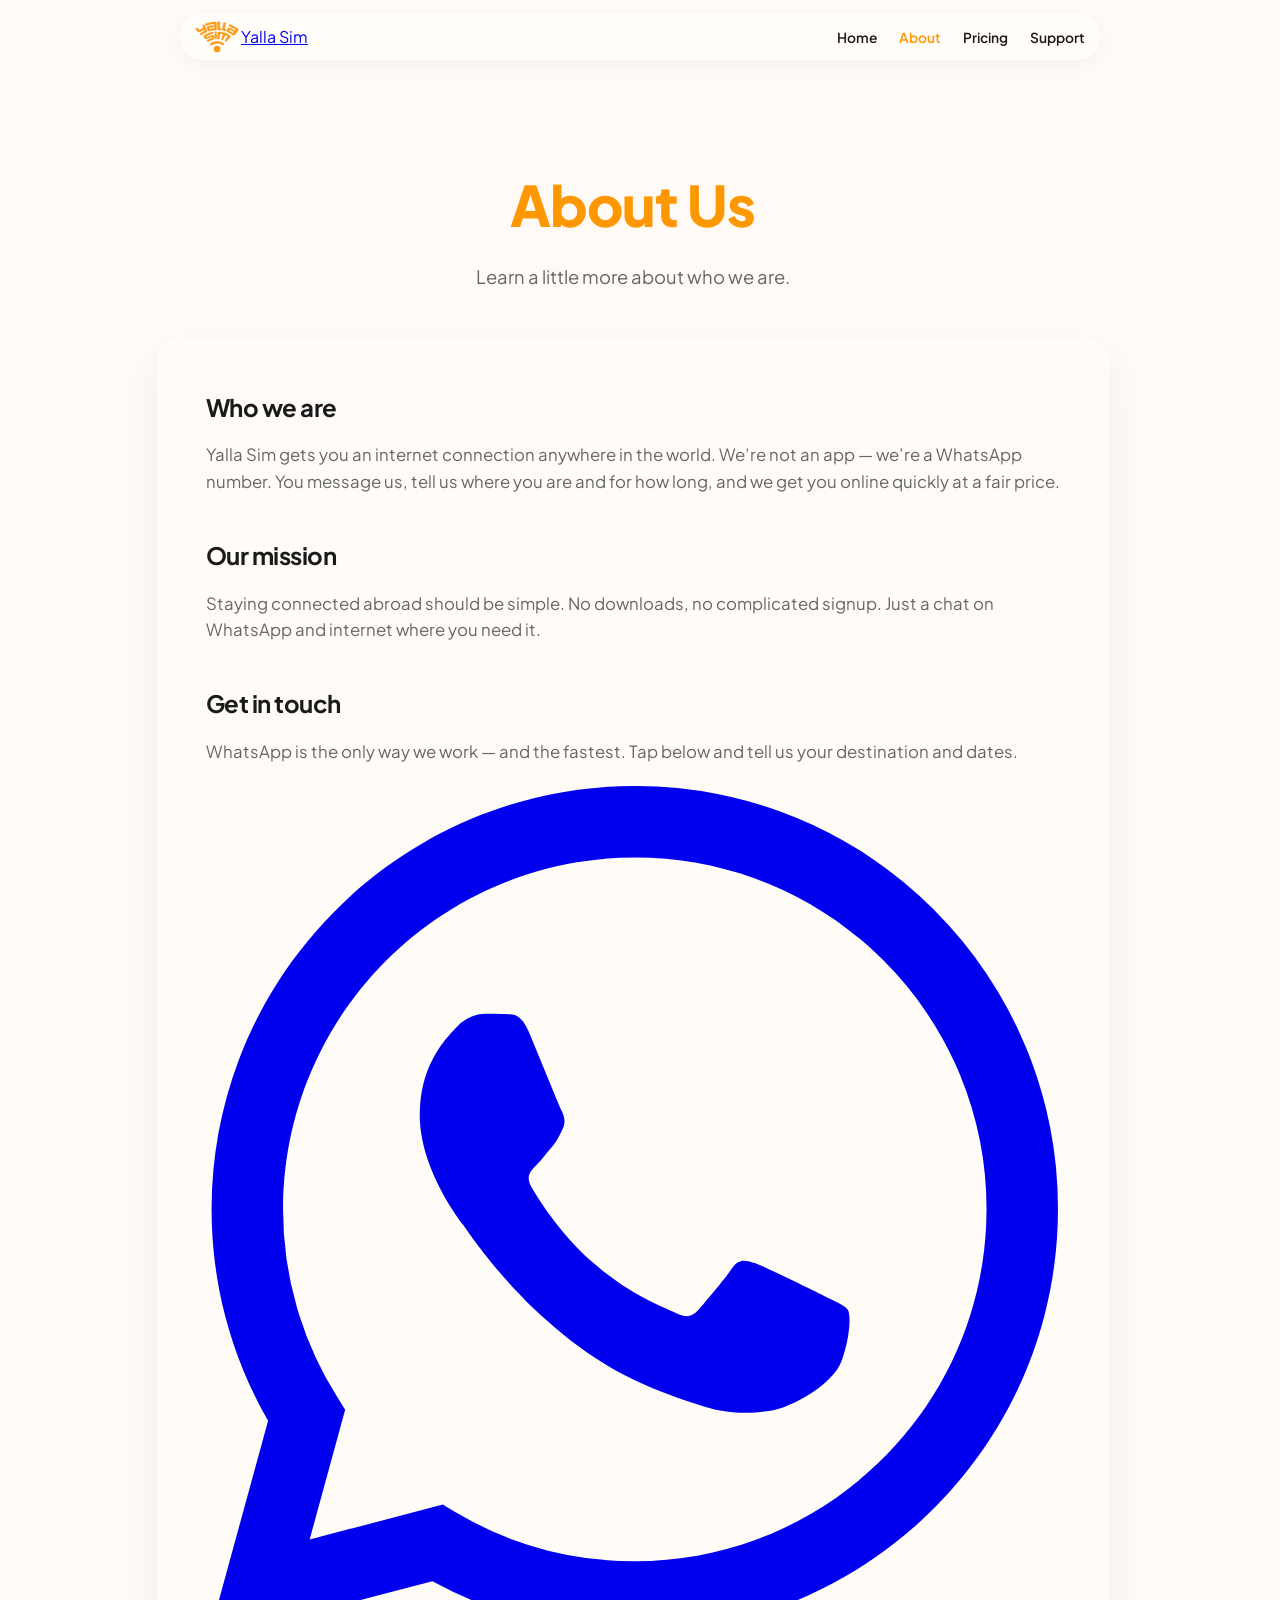
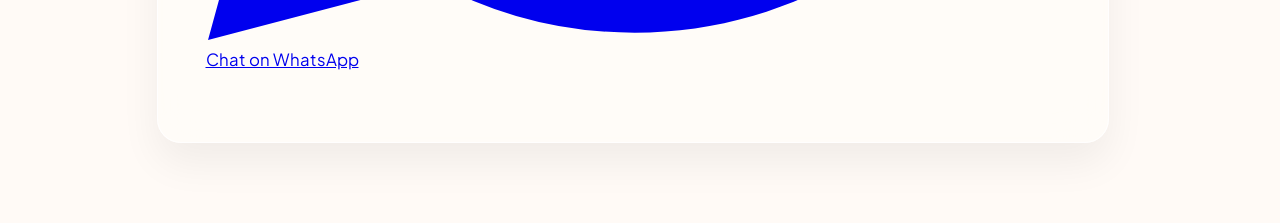
==== commit c2faf8a1: "Polish pricing to match the site theme and speed up the splash. Restyle the pricing map and estimate" ====
--- a/about.html
+++ b/about.html
@@ -7,7 +7,7 @@
   <link rel="preconnect" href="https://fonts.googleapis.com">
   <link rel="preconnect" href="https://fonts.gstatic.com" crossorigin>
   <link href="https://fonts.googleapis.com/css2?family=Playfair+Display:wght@500;600;700&family=Plus+Jakarta+Sans:wght@400;500;600;700&display=swap" rel="stylesheet">
-  <link rel="stylesheet" href="css/style.css?v=smooth1">
+  <link rel="stylesheet" href="css/style.css?v=splash2">
 </head>
 <body>
 
@@ -15,7 +15,7 @@
     <div class="nav-wrapper">
       <nav class="nav">
         <a href="index.html" class="nav__brand">
-          <img src="assets/logo-nav.png?v=1" alt="Yalla Sim" class="nav__logo">
+          <img src="assets/logo-nav.png?v=2" alt="Yalla Sim" class="nav__logo">
           Yalla Sim
         </a>
         <ul class="nav__links">
@@ -55,6 +55,6 @@
   </div>
 
   <script src="js/config.js?v=965"></script>
-  <script src="js/main.js?v=smooth1"></script>
+  <script src="js/main.js?v=splash2"></script>
 </body>
 </html>
--- a/css/style.css
+++ b/css/style.css
@@ -106,7 +106,7 @@
   align-items: center;
   justify-content: center;
   background: var(--bg);
-  transition: opacity 0.8s cubic-bezier(0.16, 1, 0.3, 1), visibility 0.8s;
+  transition: opacity 0.4s cubic-bezier(0.22, 1, 0.36, 1), visibility 0.4s;
 }
 
 .splash.hidden {
@@ -117,7 +117,7 @@
 
 .logo-build {
   position: relative;
-  width: min(280px, 68vw);
+  width: min(260px, 62vw);
   aspect-ratio: 1024 / 984;
 }
 
@@ -128,19 +128,19 @@
   object-fit: contain;
   pointer-events: none;
   opacity: 0;
-  transform: scale(0.92);
-  /* Expand from the Wi‑Fi origin (bottom of the arcs) — not a blocky crop */
+  transform: scale(0.94);
+  /* Soft radial reveal from the Wi‑Fi origin */
   -webkit-mask-image: radial-gradient(
     circle at 50% 66%,
     #000 0%,
-    #000 42%,
-    transparent 70%
+    #000 32%,
+    transparent 74%
   );
   mask-image: radial-gradient(
     circle at 50% 66%,
     #000 0%,
-    #000 42%,
-    transparent 70%
+    #000 32%,
+    transparent 74%
   );
   -webkit-mask-repeat: no-repeat;
   mask-repeat: no-repeat;
@@ -153,8 +153,12 @@
 
 .logo-build.is-charging .logo-build__mark {
   animation:
-    wifi-charge-mask 2.4s cubic-bezier(0.22, 1, 0.36, 1) forwards,
-    wifi-charge-soft 2.4s cubic-bezier(0.22, 1, 0.36, 1) forwards;
+    wifi-charge-mask 1.1s cubic-bezier(0.2, 0.85, 0.25, 1) forwards,
+    wifi-charge-soft 1.1s cubic-bezier(0.2, 0.85, 0.25, 1) forwards;
+}
+
+.logo-build.is-charging.is-done .logo-build__mark {
+  will-change: auto;
 }
 
 @keyframes wifi-charge-mask {
@@ -162,34 +166,26 @@
     -webkit-mask-size: 0% 0%;
     mask-size: 0% 0%;
   }
-  /* Dot */
-  18% {
-    -webkit-mask-size: 14% 14%;
-    mask-size: 14% 14%;
-  }
-  /* First arc */
-  38% {
-    -webkit-mask-size: 32% 32%;
-    mask-size: 32% 32%;
-  }
-  /* Outer arcs / SIM */
-  62% {
-    -webkit-mask-size: 58% 58%;
-    mask-size: 58% 58%;
-  }
-  /* Full mark including yalla */
+  28% {
+    -webkit-mask-size: 22% 22%;
+    mask-size: 22% 22%;
+  }
+  58% {
+    -webkit-mask-size: 55% 55%;
+    mask-size: 55% 55%;
+  }
   100% {
-    -webkit-mask-size: 160% 160%;
-    mask-size: 160% 160%;
+    -webkit-mask-size: 185% 185%;
+    mask-size: 185% 185%;
   }
 }
 
 @keyframes wifi-charge-soft {
   0% {
     opacity: 0;
-    transform: scale(0.9);
-  }
-  12% {
+    transform: scale(0.94);
+  }
+  18% {
     opacity: 1;
   }
   100% {
@@ -213,7 +209,7 @@
 .page {
   position: relative;
   opacity: 0;
-  transition: opacity 0.8s cubic-bezier(0.16, 1, 0.3, 1) 0.1s;
+  transition: opacity 0.45s cubic-bezier(0.22, 1, 0.36, 1);
   overflow-x: hidden;
   width: 100%;
   max-width: 100%;
@@ -224,8 +220,13 @@
   opacity: 1;
 }
 
-/* Orange wash — runs under the page; solid footer bg clips it at the border line.
-   No transforms — those expand scrollWidth and enable sideways swipe. */
+/* Content column — wash is clipped to this, so orange ends at the footer line */
+.page-main {
+  position: relative;
+  z-index: 0;
+}
+
+/* Orange wash — fills .page-main to its bottom edge (footer starts after). */
 .page-wash {
   position: absolute;
   top: 52vh; /* refined once by JS to the showcase */
@@ -241,9 +242,8 @@
   background: linear-gradient(
     180deg,
     var(--orange-light) 0%,
-    var(--orange) 28%,
-    rgba(255, 152, 0, 0.72) 62%,
-    rgba(255, 152, 0, 0.35) 100%
+    var(--orange) 22%,
+    var(--orange) 100%
   );
 }
 
@@ -295,17 +295,12 @@
 }
 
 .nav__logo {
-  /* Tight-cropped mark (logo-nav.png) — size is real orange, not empty padding */
+  /* Tight-cropped mark (logo-nav.png) — full brand orange, no fade */
   width: 48px;
   height: auto;
   display: block;
   margin-top: -8px;
   margin-bottom: -8px;
-  opacity: 0.78;
-  transition: opacity 0.2s ease;
-}
-
-.nav__brand:hover .nav__logo {
   opacity: 1;
 }
 
@@ -1163,13 +1158,12 @@
 .footer {
   position: relative;
   z-index: 1;
-  padding: 80px 24px 40px;
+  padding: 72px 24px 40px;
   text-align: center;
-  border-top: 1px solid rgba(0, 0, 0, 0.08);
-  margin-top: 80px;
+  border-top: 1px solid rgba(0, 0, 0, 0.1);
+  margin-top: 0;
   width: 100%;
   box-sizing: border-box;
-  /* Covers the wash so orange ends exactly on this top border */
   background: var(--bg);
 }
 
@@ -1450,62 +1444,183 @@
 
 /* ── Pricing page ── */
 
+.page-wash--pricing {
+  /* Sit behind the map/panel — not over the title */
+  top: min(520px, 58vh);
+}
+
 .pricing {
-  max-width: 1200px;
+  position: relative;
+  z-index: 1;
+  max-width: 1180px;
+  width: 100%;
   margin: 0 auto;
-  padding: 140px 24px 80px;
+  padding: 140px 24px 96px;
+  box-sizing: border-box;
+  text-align: center;
+}
+
+.pricing__layout {
+  text-align: left;
+}
+
+.pricing__header {
+  text-align: center;
+  max-width: 640px;
+  margin: 0 auto 48px;
+}
+
+.pricing__eyebrow {
+  margin: 0 0 10px;
+  font-size: 0.78rem;
+  font-weight: 700;
+  letter-spacing: 0.1em;
+  text-transform: uppercase;
+  color: var(--orange);
 }
 
 .pricing__title {
+  margin: 0;
   font-family: 'Nunito', 'Plus Jakarta Sans', sans-serif;
-  font-size: clamp(2.4rem, 5vw, 4rem);
+  font-size: clamp(2.2rem, 5vw, 3.6rem);
   font-weight: 800;
   letter-spacing: -0.02em;
-  margin-bottom: 16px;
-  color: #FF9800;
-  display: flex;
-  flex-direction: column;
-  align-items: center;
-  gap: 0.2em;
-  overflow: visible;
-  /* Grayscale antialiasing eats Nunito’s thin descender tips and makes y/p look chopped */
+  line-height: 1.15;
+  color: var(--orange);
   -webkit-font-smoothing: auto;
   -moz-osx-font-smoothing: auto;
 }
 
-.pricing__title span {
-  display: block;
-  padding: 0.15em 0.12em 0.4em;
-  line-height: normal;
-  overflow: visible;
-}
-
-.pricing__header {
-  text-align: center;
-  max-width: 700px;
-  margin: 0 auto 48px;
-  overflow: visible;
-}
-
 .pricing__subtitle {
+  margin: 14px auto 0;
   color: var(--text-muted);
   font-size: 1.1rem;
   line-height: 1.6;
+  max-width: 36rem;
 }
 
 .pricing__layout {
   display: grid;
-  grid-template-columns: minmax(280px, 360px) 1fr;
-  gap: 32px;
+  grid-template-columns: minmax(0, 1.45fr) minmax(280px, 360px);
+  gap: 28px;
   align-items: start;
+  width: 100%;
+}
+
+.pricing__map {
+  min-width: 0;
+  background: rgba(255, 252, 248, 0.92);
+  border: 1px solid rgba(255, 255, 255, 0.85);
+  border-radius: 32px;
+  padding: clamp(18px, 2.5vw, 28px);
+  box-shadow: 0 24px 48px rgba(0, 0, 0, 0.1), inset 0 1px 0 rgba(255, 255, 255, 0.9);
+  backdrop-filter: blur(20px) saturate(150%);
+  -webkit-backdrop-filter: blur(20px) saturate(150%);
+}
+
+.pricing__map-head {
+  display: flex;
+  flex-wrap: wrap;
+  align-items: baseline;
+  justify-content: space-between;
+  gap: 8px 16px;
+  margin-bottom: 14px;
+}
+
+.pricing__map-label {
+  margin: 0;
+  font-size: 0.78rem;
+  font-weight: 700;
+  letter-spacing: 0.1em;
+  text-transform: uppercase;
+  color: var(--orange);
+}
+
+.pricing__map-hint {
+  margin: 0;
+  font-size: 0.92rem;
+  font-weight: 600;
+  color: var(--text);
+}
+
+.pricing__map-stage {
+  position: relative;
+  width: 100%;
+  aspect-ratio: 2.05 / 1;
+  border-radius: 22px;
+  background: #fff3e0;
+  border: 1px solid rgba(255, 152, 0, 0.15);
+  overflow: hidden;
+}
+
+.world-map {
+  width: 100%;
+  height: 100%;
+  display: block;
+}
+
+.country-path {
+  fill: #ffb74d;
+  fill-opacity: 0.72;
+  stroke: #fffaf6;
+  stroke-width: 0.55;
+  cursor: pointer;
+  transition: fill 0.18s ease, fill-opacity 0.18s ease;
+}
+
+.country-path:hover {
+  fill: #ff9800;
+  fill-opacity: 1;
+}
+
+.country-path.is-selected {
+  fill: #e65100;
+  fill-opacity: 1;
+  stroke: #ffffff;
+  stroke-width: 1.1;
+}
+
+.map-fallback {
+  padding: 48px 24px;
+  text-align: center;
+  color: var(--text-muted);
 }
 
 .pricing__panel {
   position: sticky;
-  top: 110px;
+  top: 100px;
   display: flex;
   flex-direction: column;
-  gap: 20px;
+  gap: 18px;
+  padding: 28px 24px;
+  border-radius: 32px;
+  background: rgba(255, 252, 248, 0.95);
+  border: 1px solid rgba(255, 255, 255, 0.9);
+  box-shadow: 0 20px 44px rgba(0, 0, 0, 0.08), inset 0 1px 0 rgba(255, 255, 255, 0.95);
+  backdrop-filter: blur(20px) saturate(150%);
+  -webkit-backdrop-filter: blur(20px) saturate(150%);
+}
+
+.pricing__panel-head {
+  text-align: left;
+  margin-bottom: 2px;
+}
+
+.pricing__panel-title {
+  margin: 0;
+  font-family: 'Nunito', 'Plus Jakarta Sans', sans-serif;
+  font-size: 1.55rem;
+  font-weight: 800;
+  letter-spacing: -0.02em;
+  color: var(--text);
+  -webkit-font-smoothing: auto;
+}
+
+.pricing__panel-copy {
+  margin: 6px 0 0;
+  font-size: 0.95rem;
+  color: var(--text-muted);
+  line-height: 1.45;
 }
 
 .pricing-field {
@@ -1515,50 +1630,90 @@
 }
 
 .pricing-field__label {
-  font-size: 0.8rem;
+  font-size: 0.78rem;
   font-weight: 700;
   text-transform: uppercase;
-  letter-spacing: 0.06em;
+  letter-spacing: 0.08em;
   color: var(--text-muted);
 }
 
 .pricing-field__label strong {
   color: var(--orange);
-  font-size: 1rem;
-  margin-left: 6px;
+  font-size: 0.95rem;
+  letter-spacing: 0;
+  text-transform: none;
+  margin-left: 4px;
 }
 
 .pricing-input {
   width: 100%;
-  padding: 14px 16px;
-  border-radius: 14px;
-  border: 1px solid rgba(0, 0, 0, 0.08);
-  background: rgba(255, 255, 255, 0.85);
+  padding: 13px 15px;
+  border-radius: 16px;
+  border: 1px solid rgba(255, 152, 0, 0.18);
+  background: #fffaf6;
   font-family: inherit;
   font-size: 1rem;
   color: var(--text);
   outline: none;
-  transition: border-color 0.2s, box-shadow 0.2s;
+  transition: border-color 0.2s, box-shadow 0.2s, background 0.2s;
+}
+
+.pricing-input::placeholder {
+  color: #a3988e;
 }
 
 .pricing-input:focus {
   border-color: var(--orange);
-  box-shadow: 0 0 0 3px rgba(255, 152, 0, 0.2);
+  background: #ffffff;
+  box-shadow: 0 0 0 3px rgba(255, 152, 0, 0.18);
 }
 
 .pricing-select {
   cursor: pointer;
   appearance: none;
-  background-image: url("data:image/svg+xml,%3Csvg xmlns='http://www.w3.org/2000/svg' width='12' height='8' viewBox='0 0 12 8'%3E%3Cpath fill='%23666' d='M1 1l5 5 5-5'/%3E%3C/svg%3E");
+  background-image: url("data:image/svg+xml,%3Csvg xmlns='http://www.w3.org/2000/svg' width='12' height='8' viewBox='0 0 12 8'%3E%3Cpath fill='%23FF9800' d='M1 1l5 5 5-5'/%3E%3C/svg%3E");
   background-repeat: no-repeat;
   background-position: right 16px center;
+  background-color: #fffaf6;
   padding-right: 40px;
+}
+
+.pricing-presets {
+  display: grid;
+  grid-template-columns: repeat(4, 1fr);
+  gap: 8px;
+}
+
+.pricing-preset {
+  appearance: none;
+  border: 1px solid rgba(255, 152, 0, 0.22);
+  background: #fffaf6;
+  color: var(--text);
+  font: inherit;
+  font-size: 0.92rem;
+  font-weight: 700;
+  padding: 10px 0;
+  border-radius: 999px;
+  cursor: pointer;
+  transition: background 0.2s, border-color 0.2s, color 0.2s, transform 0.15s;
+}
+
+.pricing-preset:hover {
+  border-color: var(--orange);
+  color: #e68900;
+}
+
+.pricing-preset.is-active {
+  background: var(--orange);
+  border-color: var(--orange);
+  color: #fff;
 }
 
 .pricing-range {
   width: 100%;
   accent-color: var(--orange);
   cursor: pointer;
+  height: 1.4rem;
 }
 
 .pricing-range-hints {
@@ -1569,42 +1724,48 @@
 }
 
 .pricing-quote {
-  background: rgba(255, 152, 0, 0.08);
-  border-radius: 20px;
-  padding: 24px;
+  margin-top: 4px;
+  padding: 22px 18px;
+  border-radius: 22px;
   text-align: center;
+  background: linear-gradient(180deg, rgba(255, 183, 77, 0.28) 0%, rgba(255, 152, 0, 0.14) 100%);
+  border: 1px solid rgba(255, 152, 0, 0.22);
 }
 
 .pricing-quote__label {
-  font-size: 0.95rem;
-  color: var(--text-muted);
+  font-size: 0.92rem;
+  font-weight: 600;
+  color: var(--text);
   margin-bottom: 8px;
 }
 
 .pricing-quote__price {
-  font-size: clamp(2.4rem, 5vw, 3.2rem);
+  font-family: 'Nunito', 'Plus Jakarta Sans', sans-serif;
+  font-size: clamp(2.4rem, 5vw, 3.1rem);
   font-weight: 800;
   letter-spacing: -0.03em;
-  color: var(--text);
-  line-height: 1.1;
+  color: #e65100;
+  line-height: 1.05;
   margin-bottom: 6px;
+  -webkit-font-smoothing: auto;
 }
 
 .pricing-quote__rate {
   font-size: 0.9rem;
   color: var(--text-muted);
-  margin-bottom: 12px;
+  margin-bottom: 10px;
 }
 
 .pricing-quote__note {
   font-size: 0.75rem;
   color: var(--text-muted);
-  opacity: 0.85;
+  line-height: 1.4;
 }
 
 .pricing-cta {
   width: 100%;
   text-align: center;
+  margin-top: 2px;
 }
 
 .pricing-cta.is-disabled {
@@ -1613,63 +1774,6 @@
   transform: none;
 }
 
-.pricing__map-wrap {
-  min-width: 0;
-}
-
-.pricing__map-card {
-  background: var(--glass-bg);
-  backdrop-filter: blur(24px) saturate(150%);
-  -webkit-backdrop-filter: blur(24px) saturate(150%);
-  border: 1px solid var(--glass-border);
-  border-radius: 32px;
-  padding: 20px;
-  box-shadow: var(--glass-shadow), var(--glass-inset);
-  overflow: hidden;
-}
-
-.pricing__map-label {
-  font-size: 0.8rem;
-  font-weight: 700;
-  text-transform: uppercase;
-  letter-spacing: 0.06em;
-  color: var(--text-muted);
-  margin-bottom: 12px;
-  text-align: center;
-}
-
-.world-map {
-  width: 100%;
-  height: auto;
-  display: block;
-  background: radial-gradient(circle at 50% 40%, #fff7ed 0%, #f5f0ea 70%);
-  border-radius: 20px;
-}
-
-.country-path {
-  fill: #e8dfd4;
-  stroke: #fffaf6;
-  stroke-width: 0.6;
-  cursor: pointer;
-  transition: fill 0.2s ease;
-}
-
-.country-path:hover {
-  fill: #ffcc80;
-}
-
-.country-path.is-selected {
-  fill: var(--orange);
-  stroke: #fff;
-  stroke-width: 1;
-}
-
-.map-fallback {
-  padding: 48px 24px;
-  text-align: center;
-  color: var(--text-muted);
-}
-
 .nav__links a.active {
   color: var(--orange);
 }
@@ -1681,6 +1785,11 @@
 
   .pricing__panel {
     position: static;
+    order: -1;
+  }
+
+  .pricing__map-stage {
+    aspect-ratio: 1.7 / 1;
   }
 }
 
@@ -1705,7 +1814,7 @@
     width: 42px;
     margin-top: -8px;
     margin-bottom: -8px;
-    opacity: 0.72;
+    opacity: 1;
   }
 
   .footer__logo {
@@ -1789,6 +1898,10 @@
   }
 
   .pricing {
-    padding-top: 110px;
-  }
-}
+    padding: 110px 20px 72px;
+  }
+
+  .pricing__panel {
+    padding: 24px 20px;
+  }
+}
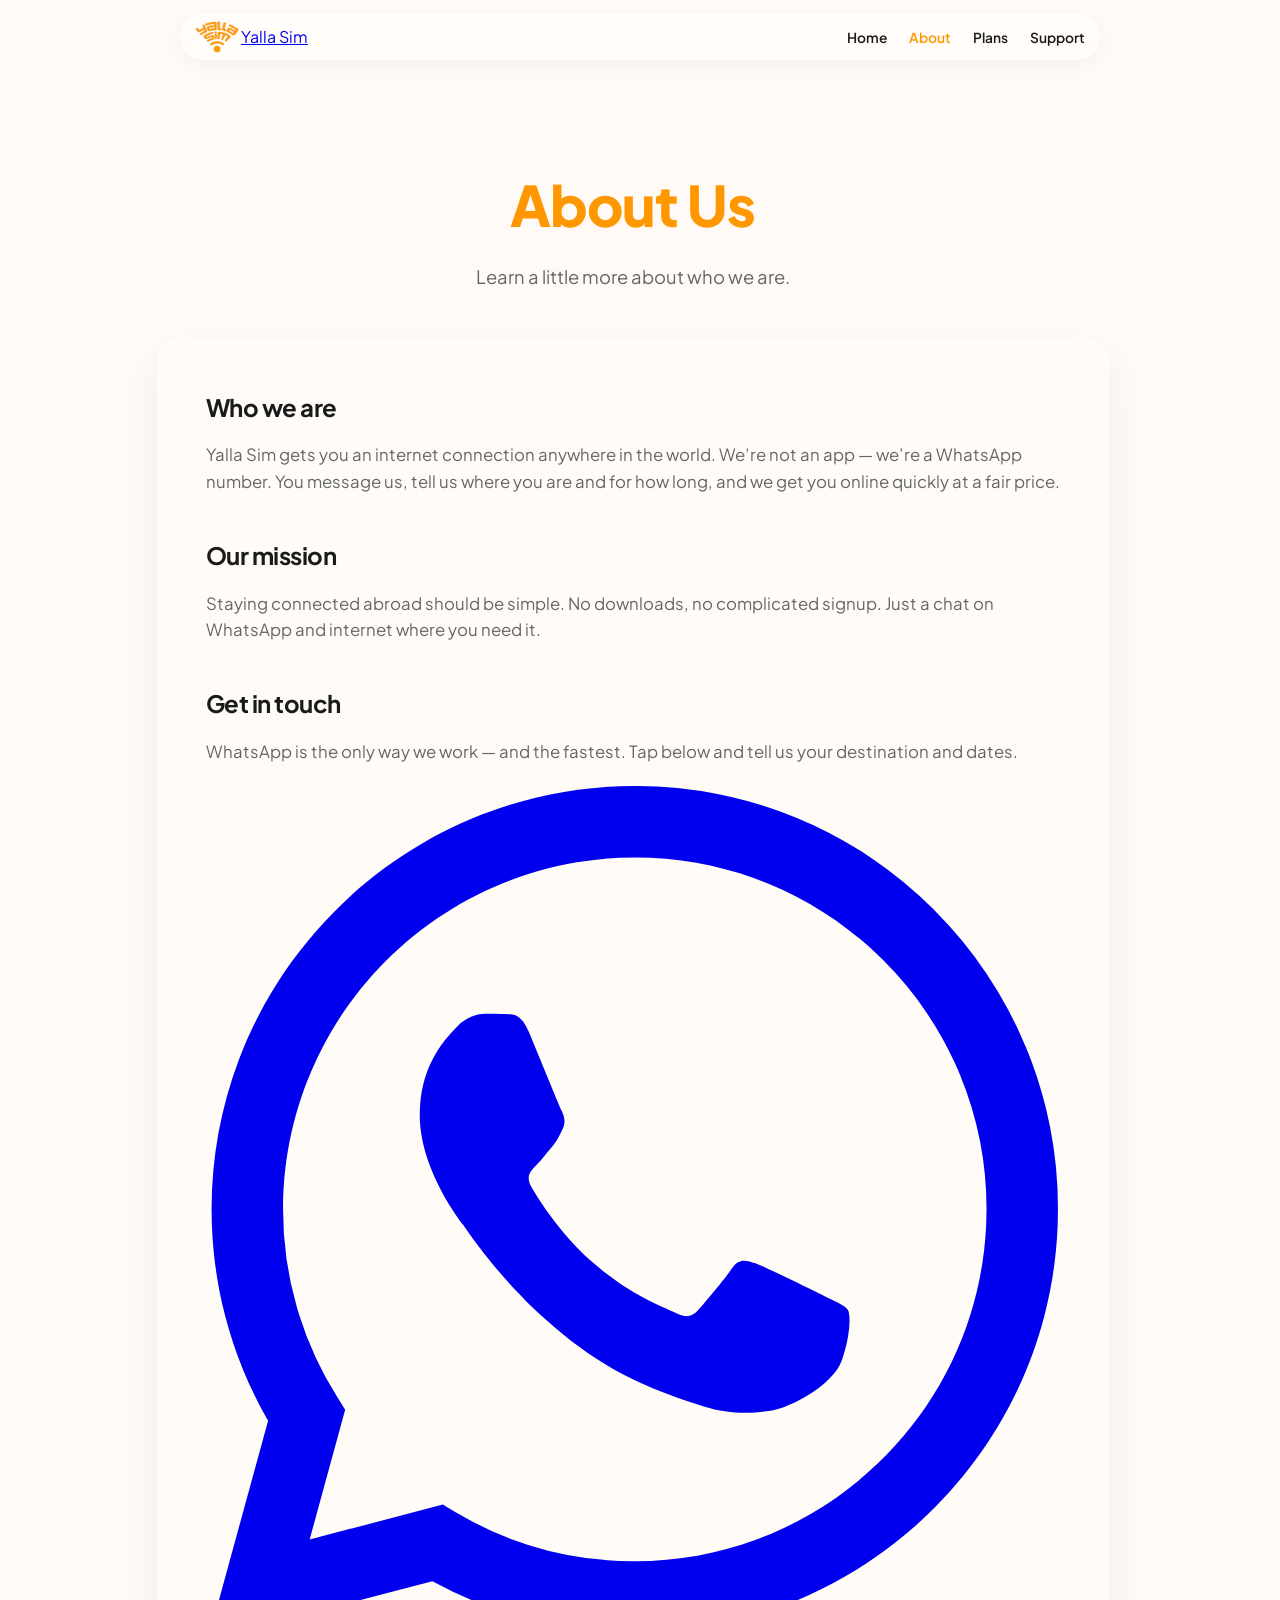
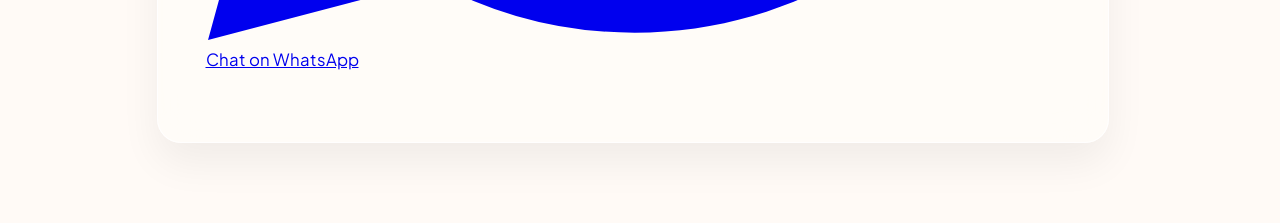
==== commit 6144e0d2: "Turn pricing into a WhatsApp plans handoff and match the real chat flow. Drop on-site price math, se" ====
--- a/about.html
+++ b/about.html
@@ -7,7 +7,7 @@
   <link rel="preconnect" href="https://fonts.googleapis.com">
   <link rel="preconnect" href="https://fonts.gstatic.com" crossorigin>
   <link href="https://fonts.googleapis.com/css2?family=Playfair+Display:wght@500;600;700&family=Plus+Jakarta+Sans:wght@400;500;600;700&display=swap" rel="stylesheet">
-  <link rel="stylesheet" href="css/style.css?v=splash2">
+  <link rel="stylesheet" href="css/style.css?v=plans1">
 </head>
 <body>
 
@@ -21,7 +21,7 @@
         <ul class="nav__links">
           <li><a href="index.html">Home</a></li>
           <li><a href="about.html" class="active">About</a></li>
-          <li><a href="pricing.html">Pricing</a></li>
+          <li><a href="pricing.html">Plans</a></li>
           <li><a href="support.html">Support</a></li>
         </ul>
       </nav>
@@ -55,6 +55,6 @@
   </div>
 
   <script src="js/config.js?v=965"></script>
-  <script src="js/main.js?v=splash2"></script>
+  <script src="js/main.js?v=plans1"></script>
 </body>
 </html>
--- a/css/style.css
+++ b/css/style.css
@@ -128,19 +128,19 @@
   object-fit: contain;
   pointer-events: none;
   opacity: 0;
-  transform: scale(0.94);
-  /* Soft radial reveal from the Wi‑Fi origin */
+  transform: scale(0.96);
+  /* Soft radial reveal from the Wi‑Fi origin — wide feather so it never looks stepped */
   -webkit-mask-image: radial-gradient(
     circle at 50% 66%,
     #000 0%,
-    #000 32%,
-    transparent 74%
+    #000 28%,
+    transparent 78%
   );
   mask-image: radial-gradient(
     circle at 50% 66%,
     #000 0%,
-    #000 32%,
-    transparent 74%
+    #000 28%,
+    transparent 78%
   );
   -webkit-mask-repeat: no-repeat;
   mask-repeat: no-repeat;
@@ -152,9 +152,10 @@
 }
 
 .logo-build.is-charging .logo-build__mark {
+  /* Linear mask = constant charge speed, no mid-animation stall */
   animation:
-    wifi-charge-mask 1.1s cubic-bezier(0.2, 0.85, 0.25, 1) forwards,
-    wifi-charge-soft 1.1s cubic-bezier(0.2, 0.85, 0.25, 1) forwards;
+    wifi-charge-mask 0.65s linear forwards,
+    wifi-charge-soft 0.65s ease-out forwards;
 }
 
 .logo-build.is-charging.is-done .logo-build__mark {
@@ -162,33 +163,22 @@
 }
 
 @keyframes wifi-charge-mask {
-  0% {
+  from {
     -webkit-mask-size: 0% 0%;
     mask-size: 0% 0%;
   }
-  28% {
-    -webkit-mask-size: 22% 22%;
-    mask-size: 22% 22%;
-  }
-  58% {
-    -webkit-mask-size: 55% 55%;
-    mask-size: 55% 55%;
-  }
-  100% {
-    -webkit-mask-size: 185% 185%;
-    mask-size: 185% 185%;
+  to {
+    -webkit-mask-size: 200% 200%;
+    mask-size: 200% 200%;
   }
 }
 
 @keyframes wifi-charge-soft {
-  0% {
+  from {
     opacity: 0;
-    transform: scale(0.94);
-  }
-  18% {
-    opacity: 1;
-  }
-  100% {
+    transform: scale(0.96);
+  }
+  to {
     opacity: 1;
     transform: scale(1);
   }
@@ -993,9 +983,30 @@
 }
 
 .how-bubble--final {
+  display: flex;
+  flex-direction: column;
+  gap: 4px;
   background: #fff;
   border: 1px solid rgba(255, 152, 0, 0.35);
   box-shadow: 0 8px 20px rgba(255, 152, 0, 0.12);
+}
+
+.how-bubble--final strong {
+  margin-bottom: 2px;
+  font-size: 0.9rem;
+}
+
+.how-plan-line {
+  font-size: 0.86rem;
+  line-height: 1.35;
+  color: #333;
+}
+
+.how-plan-cta {
+  margin-top: 6px;
+  font-size: 0.82rem;
+  font-weight: 600;
+  color: #e65100;
 }
 
 .how-chat.is-in .how-bubble:nth-child(1) { animation-delay: 0.12s; }
@@ -1445,33 +1456,32 @@
 /* ── Pricing page ── */
 
 .page-wash--pricing {
-  /* Sit behind the map/panel — not over the title */
-  top: min(520px, 58vh);
+  top: min(480px, 52vh);
+  max-width: none;
+  left: 0;
+  right: 0;
+  margin-inline: 0;
+  border-radius: 40px 40px 0 0;
 }
 
 .pricing {
   position: relative;
   z-index: 1;
-  max-width: 1180px;
+  max-width: 1100px;
   width: 100%;
   margin: 0 auto;
-  padding: 140px 24px 96px;
+  padding: 132px 24px 88px;
   box-sizing: border-box;
-  text-align: center;
-}
-
-.pricing__layout {
-  text-align: left;
 }
 
 .pricing__header {
   text-align: center;
-  max-width: 640px;
-  margin: 0 auto 48px;
+  max-width: 560px;
+  margin: 0 auto 36px;
 }
 
 .pricing__eyebrow {
-  margin: 0 0 10px;
+  margin: 0 0 8px;
   font-size: 0.78rem;
   font-weight: 700;
   letter-spacing: 0.1em;
@@ -1482,7 +1492,7 @@
 .pricing__title {
   margin: 0;
   font-family: 'Nunito', 'Plus Jakarta Sans', sans-serif;
-  font-size: clamp(2.2rem, 5vw, 3.6rem);
+  font-size: clamp(2.1rem, 4.5vw, 3.2rem);
   font-weight: 800;
   letter-spacing: -0.02em;
   line-height: 1.15;
@@ -1492,44 +1502,45 @@
 }
 
 .pricing__subtitle {
-  margin: 14px auto 0;
-  color: var(--text-muted);
-  font-size: 1.1rem;
-  line-height: 1.6;
-  max-width: 36rem;
-}
-
-.pricing__layout {
+  margin: 12px auto 0;
+  color: var(--text-muted);
+  font-size: 1.05rem;
+  line-height: 1.55;
+  max-width: 32rem;
+}
+
+/* One shell — map + estimate sit in place together */
+.pricing__stage {
   display: grid;
-  grid-template-columns: minmax(0, 1.45fr) minmax(280px, 360px);
-  gap: 28px;
-  align-items: start;
-  width: 100%;
+  grid-template-columns: minmax(0, 1.35fr) minmax(280px, 340px);
+  align-items: stretch;
+  width: 100%;
+  background: rgba(255, 252, 248, 0.96);
+  border: 1px solid rgba(255, 255, 255, 0.9);
+  border-radius: 28px;
+  box-shadow: 0 22px 48px rgba(0, 0, 0, 0.08), inset 0 1px 0 rgba(255, 255, 255, 0.95);
+  overflow: hidden;
 }
 
 .pricing__map {
   min-width: 0;
-  background: rgba(255, 252, 248, 0.92);
-  border: 1px solid rgba(255, 255, 255, 0.85);
-  border-radius: 32px;
-  padding: clamp(18px, 2.5vw, 28px);
-  box-shadow: 0 24px 48px rgba(0, 0, 0, 0.1), inset 0 1px 0 rgba(255, 255, 255, 0.9);
-  backdrop-filter: blur(20px) saturate(150%);
-  -webkit-backdrop-filter: blur(20px) saturate(150%);
+  padding: 22px 22px 24px;
+  border-right: 1px solid rgba(255, 152, 0, 0.12);
+  display: flex;
+  flex-direction: column;
 }
 
 .pricing__map-head {
   display: flex;
-  flex-wrap: wrap;
   align-items: baseline;
   justify-content: space-between;
-  gap: 8px 16px;
-  margin-bottom: 14px;
+  gap: 12px;
+  margin-bottom: 12px;
 }
 
 .pricing__map-label {
   margin: 0;
-  font-size: 0.78rem;
+  font-size: 0.72rem;
   font-weight: 700;
   letter-spacing: 0.1em;
   text-transform: uppercase;
@@ -1538,18 +1549,21 @@
 
 .pricing__map-hint {
   margin: 0;
-  font-size: 0.92rem;
-  font-weight: 600;
+  font-size: 0.95rem;
+  font-weight: 700;
   color: var(--text);
+  text-align: right;
 }
 
 .pricing__map-stage {
   position: relative;
-  width: 100%;
-  aspect-ratio: 2.05 / 1;
-  border-radius: 22px;
+  flex: 1;
+  width: 100%;
+  min-height: 280px;
+  aspect-ratio: 2 / 1;
+  border-radius: 18px;
   background: #fff3e0;
-  border: 1px solid rgba(255, 152, 0, 0.15);
+  border: 1px solid rgba(255, 152, 0, 0.12);
   overflow: hidden;
 }
 
@@ -1587,29 +1601,18 @@
 }
 
 .pricing__panel {
-  position: sticky;
-  top: 100px;
   display: flex;
   flex-direction: column;
-  gap: 18px;
-  padding: 28px 24px;
-  border-radius: 32px;
-  background: rgba(255, 252, 248, 0.95);
-  border: 1px solid rgba(255, 255, 255, 0.9);
-  box-shadow: 0 20px 44px rgba(0, 0, 0, 0.08), inset 0 1px 0 rgba(255, 255, 255, 0.95);
-  backdrop-filter: blur(20px) saturate(150%);
-  -webkit-backdrop-filter: blur(20px) saturate(150%);
-}
-
-.pricing__panel-head {
+  gap: 14px;
+  padding: 24px 22px 22px;
+  background: transparent;
   text-align: left;
-  margin-bottom: 2px;
 }
 
 .pricing__panel-title {
-  margin: 0;
+  margin: 0 0 2px;
   font-family: 'Nunito', 'Plus Jakarta Sans', sans-serif;
-  font-size: 1.55rem;
+  font-size: 1.35rem;
   font-weight: 800;
   letter-spacing: -0.02em;
   color: var(--text);
@@ -1617,45 +1620,37 @@
 }
 
 .pricing__panel-copy {
-  margin: 6px 0 0;
-  font-size: 0.95rem;
-  color: var(--text-muted);
+  margin: -4px 0 2px;
+  font-size: 0.88rem;
   line-height: 1.45;
+  color: var(--text-muted);
 }
 
 .pricing-field {
   display: flex;
   flex-direction: column;
-  gap: 8px;
+  gap: 6px;
 }
 
 .pricing-field__label {
-  font-size: 0.78rem;
+  font-size: 0.7rem;
   font-weight: 700;
   text-transform: uppercase;
   letter-spacing: 0.08em;
   color: var(--text-muted);
 }
 
-.pricing-field__label strong {
-  color: var(--orange);
-  font-size: 0.95rem;
-  letter-spacing: 0;
-  text-transform: none;
-  margin-left: 4px;
-}
-
 .pricing-input {
   width: 100%;
-  padding: 13px 15px;
-  border-radius: 16px;
-  border: 1px solid rgba(255, 152, 0, 0.18);
-  background: #fffaf6;
+  padding: 11px 14px;
+  border-radius: 14px;
+  border: 1px solid rgba(0, 0, 0, 0.08);
+  background: #ffffff;
   font-family: inherit;
-  font-size: 1rem;
+  font-size: 0.98rem;
   color: var(--text);
   outline: none;
-  transition: border-color 0.2s, box-shadow 0.2s, background 0.2s;
+  transition: border-color 0.2s, box-shadow 0.2s;
 }
 
 .pricing-input::placeholder {
@@ -1664,8 +1659,7 @@
 
 .pricing-input:focus {
   border-color: var(--orange);
-  background: #ffffff;
-  box-shadow: 0 0 0 3px rgba(255, 152, 0, 0.18);
+  box-shadow: 0 0 0 3px rgba(255, 152, 0, 0.16);
 }
 
 .pricing-select {
@@ -1673,99 +1667,90 @@
   appearance: none;
   background-image: url("data:image/svg+xml,%3Csvg xmlns='http://www.w3.org/2000/svg' width='12' height='8' viewBox='0 0 12 8'%3E%3Cpath fill='%23FF9800' d='M1 1l5 5 5-5'/%3E%3C/svg%3E");
   background-repeat: no-repeat;
-  background-position: right 16px center;
-  background-color: #fffaf6;
-  padding-right: 40px;
-}
-
-.pricing-presets {
-  display: grid;
-  grid-template-columns: repeat(4, 1fr);
-  gap: 8px;
-}
-
-.pricing-preset {
-  appearance: none;
-  border: 1px solid rgba(255, 152, 0, 0.22);
-  background: #fffaf6;
-  color: var(--text);
-  font: inherit;
-  font-size: 0.92rem;
-  font-weight: 700;
-  padding: 10px 0;
-  border-radius: 999px;
-  cursor: pointer;
-  transition: background 0.2s, border-color 0.2s, color 0.2s, transform 0.15s;
-}
-
-.pricing-preset:hover {
-  border-color: var(--orange);
-  color: #e68900;
-}
-
-.pricing-preset.is-active {
-  background: var(--orange);
-  border-color: var(--orange);
-  color: #fff;
+  background-position: right 14px center;
+  background-color: #ffffff;
+  padding-right: 38px;
+}
+
+#days-text {
+  -moz-appearance: textfield;
+}
+
+#days-text::-webkit-outer-spin-button,
+#days-text::-webkit-inner-spin-button {
+  -webkit-appearance: none;
+  margin: 0;
 }
 
 .pricing-range {
+  margin-top: 2px;
   width: 100%;
   accent-color: var(--orange);
   cursor: pointer;
-  height: 1.4rem;
+  height: 1.25rem;
 }
 
 .pricing-range-hints {
   display: flex;
   justify-content: space-between;
-  font-size: 0.75rem;
-  color: var(--text-muted);
-}
-
-.pricing-quote {
+  font-size: 0.72rem;
+  color: var(--text-muted);
+}
+
+.pricing-summary {
   margin-top: 4px;
-  padding: 22px 18px;
-  border-radius: 22px;
+  padding: 16px 14px;
+  border-radius: 16px;
+  text-align: left;
+  background: rgba(255, 152, 0, 0.1);
+  border: 1px solid rgba(255, 152, 0, 0.16);
+}
+
+.pricing-summary__label {
+  margin: 0 0 6px;
+  font-size: 0.7rem;
+  font-weight: 700;
+  letter-spacing: 0.08em;
+  text-transform: uppercase;
+  color: var(--orange);
+}
+
+.pricing-summary__trip {
+  margin: 0;
+  font-family: 'Nunito', 'Plus Jakarta Sans', sans-serif;
+  font-size: 1.2rem;
+  font-weight: 800;
+  letter-spacing: -0.02em;
+  color: var(--text);
+  line-height: 1.25;
+  -webkit-font-smoothing: auto;
+}
+
+.pricing-summary__region {
+  margin: 6px 0 0;
+  font-size: 0.85rem;
+  line-height: 1.4;
+  color: var(--text-muted);
+}
+
+.pricing-summary__region:empty {
+  display: none;
+}
+
+.pricing-quote__note {
+  margin: 0;
+  font-size: 0.72rem;
+  color: var(--text-muted);
+  line-height: 1.4;
   text-align: center;
-  background: linear-gradient(180deg, rgba(255, 183, 77, 0.28) 0%, rgba(255, 152, 0, 0.14) 100%);
-  border: 1px solid rgba(255, 152, 0, 0.22);
-}
-
-.pricing-quote__label {
-  font-size: 0.92rem;
-  font-weight: 600;
-  color: var(--text);
-  margin-bottom: 8px;
-}
-
-.pricing-quote__price {
-  font-family: 'Nunito', 'Plus Jakarta Sans', sans-serif;
-  font-size: clamp(2.4rem, 5vw, 3.1rem);
-  font-weight: 800;
-  letter-spacing: -0.03em;
-  color: #e65100;
-  line-height: 1.05;
-  margin-bottom: 6px;
-  -webkit-font-smoothing: auto;
-}
-
-.pricing-quote__rate {
-  font-size: 0.9rem;
-  color: var(--text-muted);
-  margin-bottom: 10px;
-}
-
-.pricing-quote__note {
-  font-size: 0.75rem;
-  color: var(--text-muted);
-  line-height: 1.4;
 }
 
 .pricing-cta {
   width: 100%;
   text-align: center;
-  margin-top: 2px;
+  margin-top: auto;
+  padding: 14px 24px;
+  font-size: 1rem;
 }
 
 .pricing-cta.is-disabled {
@@ -1779,17 +1764,25 @@
 }
 
 @media (max-width: 960px) {
-  .pricing__layout {
+  .pricing__stage {
     grid-template-columns: 1fr;
   }
 
+  .pricing__map {
+    order: 2;
+    border-right: none;
+    border-top: 1px solid rgba(255, 152, 0, 0.12);
+    padding-top: 20px;
+  }
+
   .pricing__panel {
-    position: static;
-    order: -1;
+    order: 1;
+    padding-bottom: 20px;
   }
 
   .pricing__map-stage {
-    aspect-ratio: 1.7 / 1;
+    min-height: 220px;
+    aspect-ratio: 1.75 / 1;
   }
 }
 
